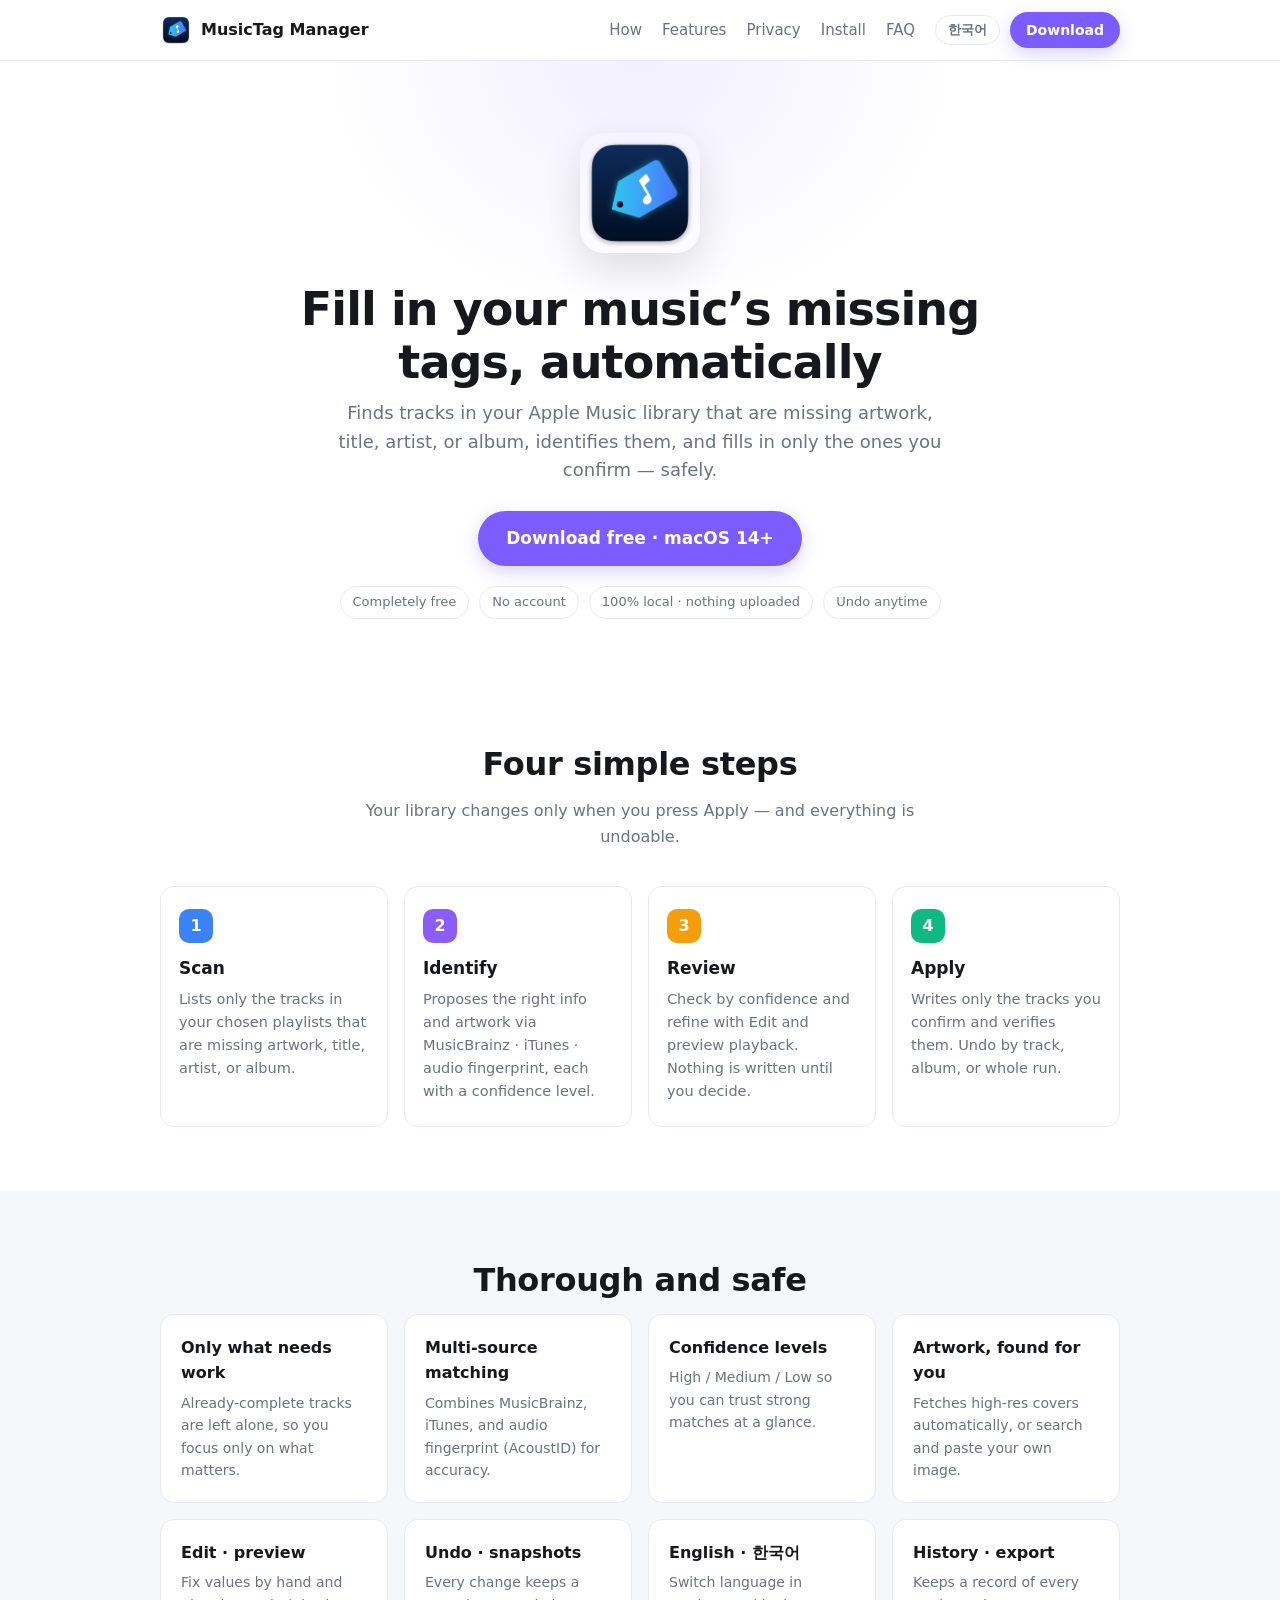
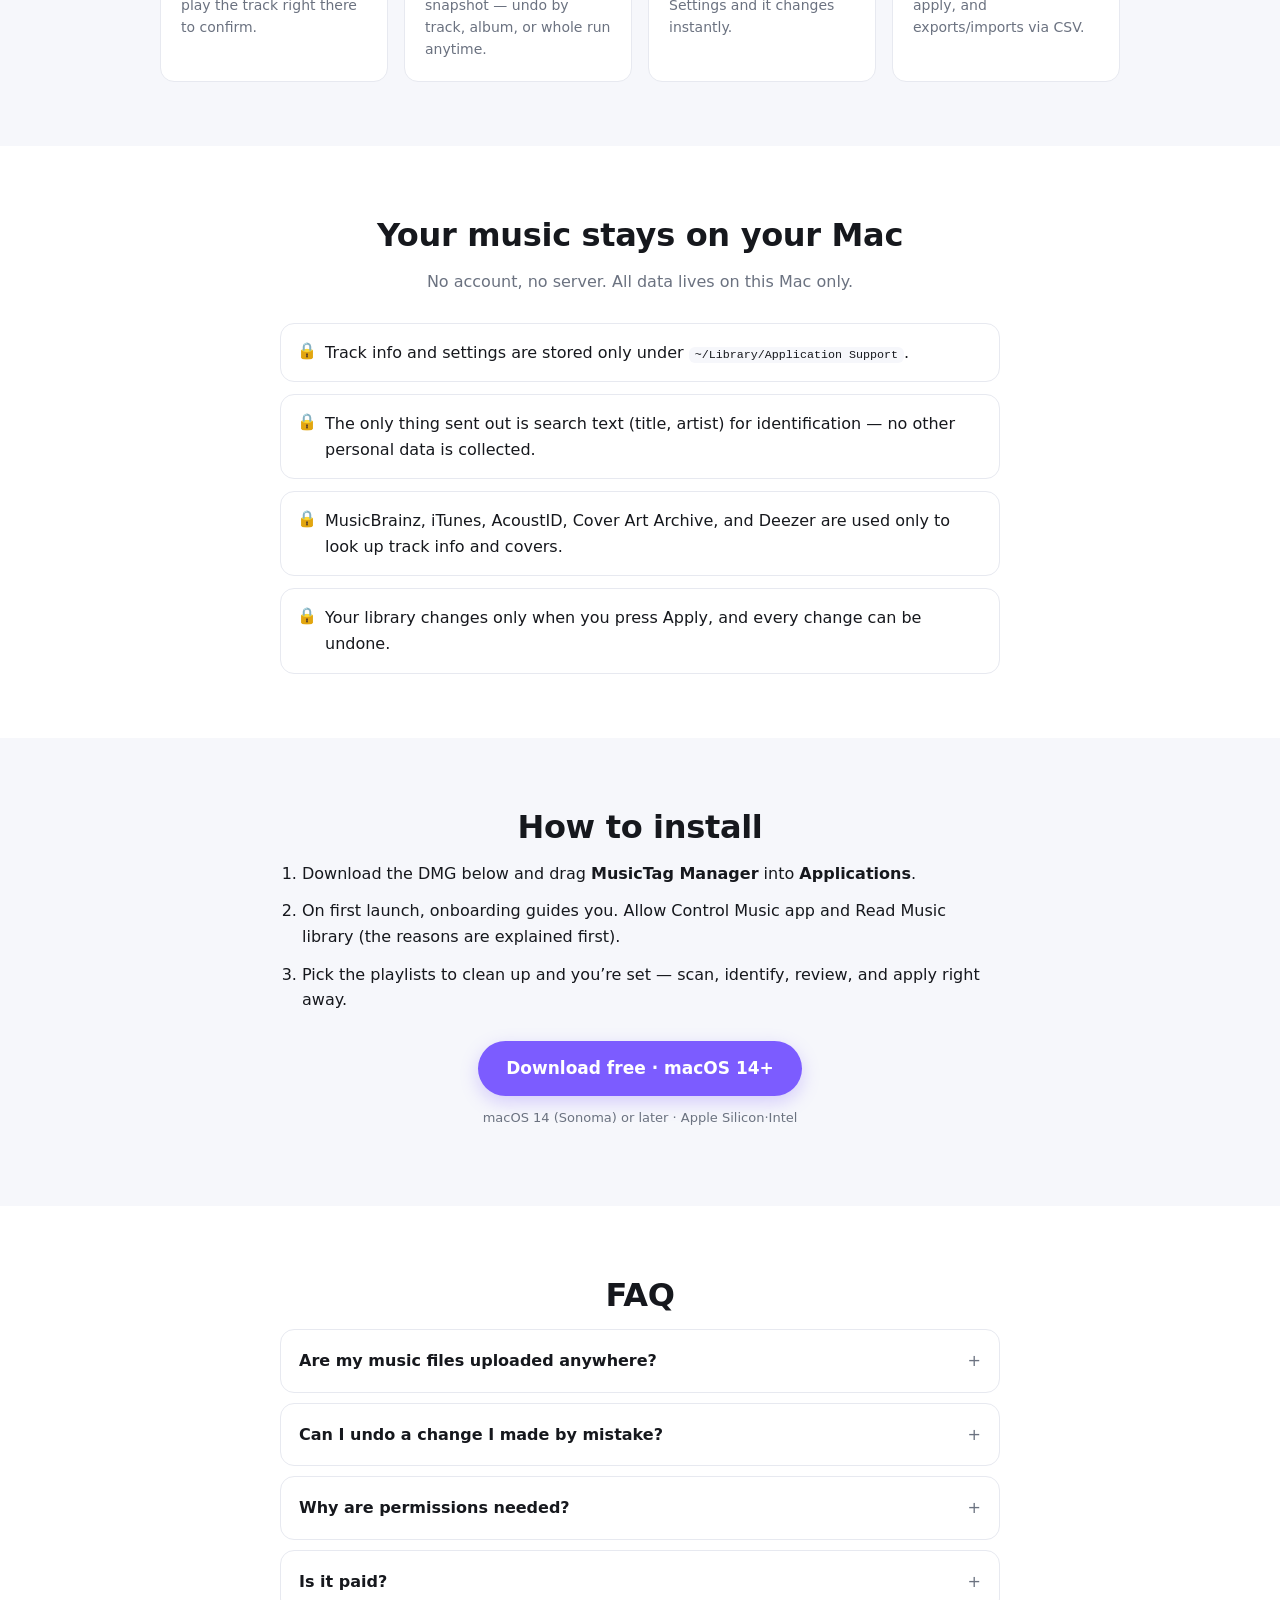
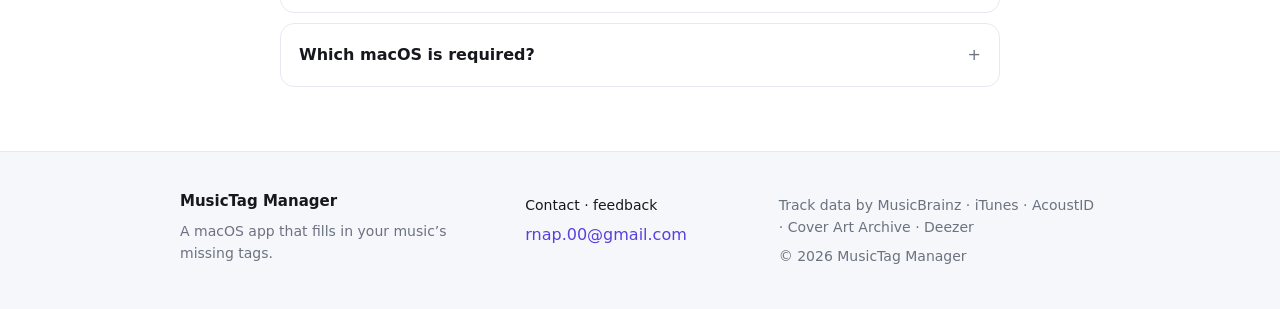
==== index.html @ c959e245 "website: direct DMG download (v1.0.0)" ====
<!DOCTYPE html>
<html lang="ko" data-lang="ko">
<head>
  <meta charset="UTF-8" />
  <meta name="viewport" content="width=device-width, initial-scale=1.0" />
  <title>MusicTag Manager — 비어 있는 곡 정보를 알아서 채우다</title>
  <meta name="description" content="Apple Music 보관함에서 앨범커버·제목·가수·앨범이 비어 있는 곡을 찾아 자동으로 식별하고, 확인한 곡만 안전하게 채워 주는 macOS 앱. 무료 · 계정 불필요 · 100% 로컬." />
  <meta property="og:title" content="MusicTag Manager" />
  <meta property="og:description" content="비어 있는 곡 정보를 알아서 채우는 macOS 앱. 무료 · 계정 불필요 · 100% 로컬." />
  <meta property="og:image" content="assets/icon.png" />
  <meta property="og:type" content="website" />
  <link rel="icon" href="assets/icon.png" />
  <link rel="stylesheet" href="styles.css" />
</head>
<body>
  <header class="nav">
    <a class="brand" href="#top">
      <img src="assets/icon.png" alt="MusicTag Manager" width="32" height="32" />
      <span>MusicTag&nbsp;Manager</span>
    </a>
    <nav class="nav-links">
      <a href="#how" data-i18n="nav.how">사용법</a>
      <a href="#features" data-i18n="nav.features">기능</a>
      <a href="#privacy" data-i18n="nav.privacy">개인정보</a>
      <a href="#install" data-i18n="nav.install">설치</a>
      <a href="#faq">FAQ</a>
    </nav>
    <div class="nav-actions">
      <button class="lang-toggle" id="langToggle" type="button" aria-label="Language">EN</button>
      <a class="btn btn-sm js-download" href="#install" data-i18n="nav.download">다운로드</a>
    </div>
  </header>

  <main id="top">
    <!-- Hero -->
    <section class="hero">
      <img class="hero-icon" src="assets/icon.png" alt="MusicTag Manager" width="120" height="120" />
      <h1 data-i18n="hero.title">비어 있는 곡 정보, 알아서 채우다</h1>
      <p class="hero-sub" data-i18n="hero.sub">Apple Music 보관함에서 앨범커버·제목·가수·앨범이 비어 있는 곡을 찾아 자동으로 식별하고, 당신이 확인한 곡만 안전하게 채웁니다.</p>
      <div class="hero-cta">
        <a class="btn btn-lg js-download" href="#install"><span data-i18n="hero.download">무료 다운로드</span> · macOS 14+</a>
      </div>
      <ul class="badges">
        <li data-i18n="badge.free">완전 무료</li>
        <li data-i18n="badge.noAccount">계정 불필요</li>
        <li data-i18n="badge.local">100% 로컬 · 외부 전송 없음</li>
        <li data-i18n="badge.undo">언제든 되돌리기</li>
      </ul>
    </section>

    <!-- How it works -->
    <section id="how" class="section">
      <h2 data-i18n="how.title">네 단계로 끝</h2>
      <p class="section-sub" data-i18n="how.sub">보관함은 ‘적용’을 누를 때만 바뀌고, 모든 변경은 되돌릴 수 있습니다.</p>
      <ol class="steps">
        <li class="step">
          <div class="step-badge" style="--c:#3B82F6">1</div>
          <h3 data-i18n="how.scan.t">스캔</h3>
          <p data-i18n="how.scan.d">선택한 플레이리스트에서 앨범커버·제목·가수·앨범이 비어 있는 곡만 추려 보여 줍니다.</p>
        </li>
        <li class="step">
          <div class="step-badge" style="--c:#8B5CF6">2</div>
          <h3 data-i18n="how.identify.t">식별</h3>
          <p data-i18n="how.identify.d">MusicBrainz · iTunes · 오디오 지문으로 올바른 정보와 앨범커버를 신뢰도와 함께 제안합니다.</p>
        </li>
        <li class="step">
          <div class="step-badge" style="--c:#F59E0B">3</div>
          <h3 data-i18n="how.review.t">검토</h3>
          <p data-i18n="how.review.d">신뢰도별로 확인하고, 직접 수정·미리 듣기로 다듬습니다. 결정 전엔 아무것도 기록되지 않습니다.</p>
        </li>
        <li class="step">
          <div class="step-badge" style="--c:#10B981">4</div>
          <h3 data-i18n="how.apply.t">적용</h3>
          <p data-i18n="how.apply.d">확인한 곡만 Music 보관함에 기록하고 다시 읽어 확인합니다. 곡·앨범·작업 단위로 되돌릴 수 있습니다.</p>
        </li>
      </ol>
    </section>

    <!-- Features -->
    <section id="features" class="section alt">
      <h2 data-i18n="feat.title">꼼꼼하고 안전하게</h2>
      <div class="cards">
        <div class="card">
          <h3 data-i18n="feat.scan.t">빈 항목만 콕 집어</h3>
          <p data-i18n="feat.scan.d">이미 완비된 곡은 건드리지 않아, 손봐야 할 곡에만 집중합니다.</p>
        </div>
        <div class="card">
          <h3 data-i18n="feat.sources.t">여러 소스로 식별</h3>
          <p data-i18n="feat.sources.d">MusicBrainz·iTunes·오디오 지문(AcoustID)을 함께 써서 더 정확하게 찾습니다.</p>
        </div>
        <div class="card">
          <h3 data-i18n="feat.confidence.t">신뢰도 표시</h3>
          <p data-i18n="feat.confidence.d">높음·보통·낮음으로 표시돼 확실한 결과를 한눈에 믿고 쓸 수 있습니다.</p>
        </div>
        <div class="card">
          <h3 data-i18n="feat.artwork.t">앨범커버 자동·검색</h3>
          <p data-i18n="feat.artwork.d">고해상도 커버를 자동으로 찾고, 직접 검색하거나 이미지를 붙여 넣을 수도 있습니다.</p>
        </div>
        <div class="card">
          <h3 data-i18n="feat.edit.t">직접 수정 · 미리 듣기</h3>
          <p data-i18n="feat.edit.d">값을 손으로 고치고, 그 자리에서 곡을 재생해 확인할 수 있습니다.</p>
        </div>
        <div class="card">
          <h3 data-i18n="feat.undo.t">되돌리기 · 스냅샷</h3>
          <p data-i18n="feat.undo.d">적용 전 상태를 스냅샷으로 남겨, 곡·앨범·작업 단위로 언제든 되돌립니다.</p>
        </div>
        <div class="card">
          <h3 data-i18n="feat.lang.t">한국어 · English</h3>
          <p data-i18n="feat.lang.d">설정에서 언어를 바꾸면 즉시 전환됩니다.</p>
        </div>
        <div class="card">
          <h3 data-i18n="feat.history.t">작업 이력 · 내보내기</h3>
          <p data-i18n="feat.history.d">모든 적용 기록을 남기고, CSV로 내보내거나 가져올 수 있습니다.</p>
        </div>
      </div>
    </section>

    <!-- Privacy -->
    <section id="privacy" class="section">
      <h2 data-i18n="priv.title">당신의 음악은 당신의 기기에</h2>
      <p class="section-sub center" data-i18n="priv.sub">계정도, 서버도 없습니다. 모든 데이터는 이 Mac에만 저장됩니다.</p>
      <ul class="priv-list">
        <li data-i18n="priv.1">곡 정보와 설정은 <code>~/Library/Application&nbsp;Support</code> 아래에만 저장됩니다.</li>
        <li data-i18n="priv.2">외부로 보내는 것은 식별을 위한 제목·가수 등 검색어뿐이며, 그 외 개인정보는 수집하지 않습니다.</li>
        <li data-i18n="priv.3">MusicBrainz·iTunes·AcoustID·Cover Art Archive·Deezer는 곡 정보와 커버를 조회하는 데만 쓰입니다.</li>
        <li data-i18n="priv.4">보관함은 당신이 ‘적용’을 누를 때만 바뀌고, 언제든 되돌릴 수 있습니다.</li>
      </ul>
    </section>

    <!-- Install -->
    <section id="install" class="section alt">
      <h2 data-i18n="install.title">설치 방법</h2>
      <ol class="install-steps">
        <li><span data-i18n="install.1">아래 버튼으로 DMG를 내려받아 <b>MusicTag&nbsp;Manager</b>를 <b>응용 프로그램</b>으로 끌어다 놓습니다.</span></li>
        <li><span data-i18n="install.2">처음 실행하면 온보딩이 안내합니다. Music 앱 제어와 보관함 읽기 권한을 허용해 주세요(이유를 먼저 설명합니다).</span></li>
        <li><span data-i18n="install.3">정리할 플레이리스트를 고르면 준비 끝 — 스캔·식별·검토·적용으로 바로 이어집니다.</span></li>
      </ol>
      <div class="install-cta">
        <a class="btn btn-lg js-download" href="#"><span data-i18n="hero.download">무료 다운로드</span> · macOS 14+</a>
        <p class="req" data-i18n="install.req">macOS 14(Sonoma) 이상 · Apple&nbsp;Silicon·Intel</p>
      </div>
    </section>

    <!-- FAQ -->
    <section id="faq" class="section">
      <h2>FAQ</h2>
      <div class="faq">
        <details>
          <summary data-i18n="faq.q1">내 음악 파일이 외부로 전송되나요?</summary>
          <p data-i18n="faq.a1">아니요. 오디오 파일은 기기를 벗어나지 않습니다. 식별을 위해 제목·가수 같은 텍스트 검색어와 오디오 지문(해시)만 조회에 사용됩니다.</p>
        </details>
        <details>
          <summary data-i18n="faq.q2">실수로 바꾼 걸 되돌릴 수 있나요?</summary>
          <p data-i18n="faq.a2">네. 적용 전 상태를 스냅샷으로 남겨, 곡·앨범·작업 단위로 언제든 되돌릴 수 있습니다.</p>
        </details>
        <details>
          <summary data-i18n="faq.q3">왜 권한이 필요한가요?</summary>
          <p data-i18n="faq.a3">보관함의 곡 정보를 ‘읽기’ 위해 미디어 접근, 변경을 ‘쓰기’ 위해 Music 앱 제어 권한이 필요합니다. 두 권한 모두 Mac 안에서만 쓰입니다.</p>
        </details>
        <details>
          <summary data-i18n="faq.q4">유료인가요?</summary>
          <p data-i18n="faq.a4">무료입니다. 계정 생성이나 개인정보 제공도 필요 없습니다.</p>
        </details>
        <details>
          <summary data-i18n="faq.q5">어떤 macOS가 필요한가요?</summary>
          <p data-i18n="faq.a5">macOS 14 (Sonoma) 이상에서 동작합니다. Apple Silicon과 Intel 모두 지원합니다.</p>
        </details>
      </div>
    </section>
  </main>

  <footer class="footer">
    <div class="footer-inner">
      <div>
        <strong>MusicTag Manager</strong>
        <p class="muted" data-i18n="footer.tag">비어 있는 곡 정보를 알아서 채우는 macOS 앱.</p>
      </div>
      <div>
        <p data-i18n="footer.contact">문의·피드백</p>
        <a href="mailto:rnap.00@gmail.com">rnap.00@gmail.com</a>
      </div>
      <div>
        <p class="muted" data-i18n="footer.credits">곡 정보 제공: MusicBrainz · iTunes · AcoustID · Cover Art Archive · Deezer</p>
        <p class="muted">© <span id="year"></span> MusicTag Manager</p>
      </div>
    </div>
  </footer>

  <script src="app.js"></script>
</body>
</html>
---- styles.css ----
:root {
  --bg: #ffffff;
  --bg-alt: #f6f7fb;
  --text: #16181d;
  --muted: #6b7280;
  --line: #e7e9f0;
  --accent: #7c5cff;
  --accent-ink: #5a3fe0;
  --radius: 14px;
  --maxw: 960px;
  font-family: -apple-system, BlinkMacSystemFont, "SF Pro Text", "Helvetica Neue",
    "Apple SD Gothic Neo", "Pretendard", system-ui, sans-serif;
}

* { box-sizing: border-box; }

html { scroll-behavior: smooth; }

body {
  margin: 0;
  color: var(--text);
  background: var(--bg);
  line-height: 1.6;
  -webkit-font-smoothing: antialiased;
}

a { color: var(--accent-ink); text-decoration: none; }
a:hover { text-decoration: underline; }

/* Nav */
.nav {
  position: sticky; top: 0; z-index: 10;
  display: flex; align-items: center; gap: 20px;
  padding: 12px max(16px, calc((100% - var(--maxw)) / 2));
  background: rgba(255, 255, 255, 0.82);
  backdrop-filter: saturate(180%) blur(14px);
  border-bottom: 1px solid var(--line);
}
.brand { display: flex; align-items: center; gap: 9px; font-weight: 700; color: var(--text); }
.brand:hover { text-decoration: none; }
.brand img { border-radius: 8px; }
.nav-links { display: flex; gap: 20px; margin-left: auto; }
.nav-links a { color: var(--muted); font-size: 15px; }
.nav-links a:hover { color: var(--text); text-decoration: none; }
.nav-actions { display: flex; align-items: center; gap: 10px; }
.lang-toggle {
  border: 1px solid var(--line); background: #fff; color: var(--muted);
  border-radius: 999px; padding: 5px 12px; font-size: 13px; font-weight: 600; cursor: pointer;
}
.lang-toggle:hover { color: var(--text); border-color: #cfd3e0; }

/* Buttons */
.btn {
  display: inline-block; background: var(--accent); color: #fff !important;
  border-radius: 999px; font-weight: 600; text-align: center;
  box-shadow: 0 6px 18px rgba(124, 92, 255, 0.28);
}
.btn:hover { text-decoration: none; background: var(--accent-ink); }
.btn-sm { padding: 7px 16px; font-size: 14px; }
.btn-lg { padding: 14px 28px; font-size: 17px; }

/* Hero */
.hero {
  text-align: center;
  padding: 72px 20px 56px;
  max-width: 760px; margin: 0 auto;
  background:
    radial-gradient(60% 60% at 50% 0%, rgba(124, 92, 255, 0.10), transparent 70%);
}
.hero-icon { border-radius: 24px; box-shadow: 0 16px 40px rgba(0,0,0,0.12); }
.hero h1 { font-size: clamp(30px, 5vw, 46px); line-height: 1.15; margin: 22px 0 10px; letter-spacing: -0.02em; }
.hero-sub { font-size: 18px; color: var(--muted); margin: 0 auto 26px; max-width: 620px; }
.hero-cta { margin-bottom: 20px; }
.badges {
  list-style: none; padding: 0; margin: 0;
  display: flex; flex-wrap: wrap; justify-content: center; gap: 8px 10px;
}
.badges li {
  font-size: 13px; color: var(--muted);
  border: 1px solid var(--line); border-radius: 999px; padding: 5px 12px; background: #fff;
}

/* Sections */
.section { padding: 64px max(20px, calc((100% - var(--maxw)) / 2)); }
.section.alt { background: var(--bg-alt); }
.section h2 { font-size: clamp(24px, 3.4vw, 32px); text-align: center; margin: 0 0 8px; letter-spacing: -0.01em; }
.section-sub { text-align: center; color: var(--muted); margin: 0 auto 36px; max-width: 620px; }
.section-sub.center { margin-bottom: 28px; }

/* Steps */
.steps { list-style: none; padding: 0; margin: 0; display: grid; grid-template-columns: repeat(4, 1fr); gap: 16px; }
.step { background: #fff; border: 1px solid var(--line); border-radius: var(--radius); padding: 22px 18px; }
.section.alt .step { background: var(--bg-alt); }
.step-badge {
  width: 34px; height: 34px; border-radius: 10px; display: grid; place-items: center;
  font-weight: 700; color: #fff; background: var(--c, var(--accent)); margin-bottom: 12px;
}
.step h3 { margin: 0 0 6px; font-size: 17px; }
.step p { margin: 0; color: var(--muted); font-size: 14.5px; }

/* Feature cards */
.cards { display: grid; grid-template-columns: repeat(4, 1fr); gap: 16px; }
.card { background: #fff; border: 1px solid var(--line); border-radius: var(--radius); padding: 20px; }
.card h3 { margin: 0 0 6px; font-size: 16px; }
.card p { margin: 0; color: var(--muted); font-size: 14px; }

/* Privacy */
.priv-list { max-width: 720px; margin: 0 auto; padding: 0; list-style: none; display: grid; gap: 12px; }
.priv-list li {
  background: #fff; border: 1px solid var(--line); border-radius: var(--radius);
  padding: 16px 18px; color: var(--text); position: relative; padding-left: 44px;
}
.priv-list li::before {
  content: "🔒"; position: absolute; left: 16px; top: 14px; font-size: 16px;
}
code { background: var(--bg-alt); padding: 1px 6px; border-radius: 6px; font-size: 0.9em; }

/* Install */
.install-steps { max-width: 720px; margin: 0 auto 28px; padding-left: 22px; display: grid; gap: 12px; }
.install-steps li { color: var(--text); }
.install-cta { text-align: center; }
.req { color: var(--muted); font-size: 13px; margin-top: 12px; }

/* FAQ */
.faq { max-width: 720px; margin: 0 auto; display: grid; gap: 10px; }
.faq details {
  background: #fff; border: 1px solid var(--line); border-radius: var(--radius); padding: 4px 18px;
}
.faq summary { cursor: pointer; font-weight: 600; padding: 14px 0; list-style: none; }
.faq summary::-webkit-details-marker { display: none; }
.faq summary::after { content: "+"; float: right; color: var(--muted); font-weight: 400; }
.faq details[open] summary::after { content: "–"; }
.faq p { margin: 0 0 14px; color: var(--muted); }

/* Footer */
.footer { border-top: 1px solid var(--line); background: var(--bg-alt); }
.footer-inner {
  max-width: var(--maxw); margin: 0 auto; padding: 36px 20px;
  display: grid; grid-template-columns: 1.4fr 1fr 1.4fr; gap: 24px;
}
.footer strong { font-size: 15px; }
.footer p { margin: 6px 0; font-size: 14px; }
.muted { color: var(--muted); }

/* Responsive */
@media (max-width: 860px) {
  .steps, .cards { grid-template-columns: repeat(2, 1fr); }
  .nav-links { display: none; }
  .footer-inner { grid-template-columns: 1fr; }
}
@media (max-width: 480px) {
  .steps, .cards { grid-template-columns: 1fr; }
}
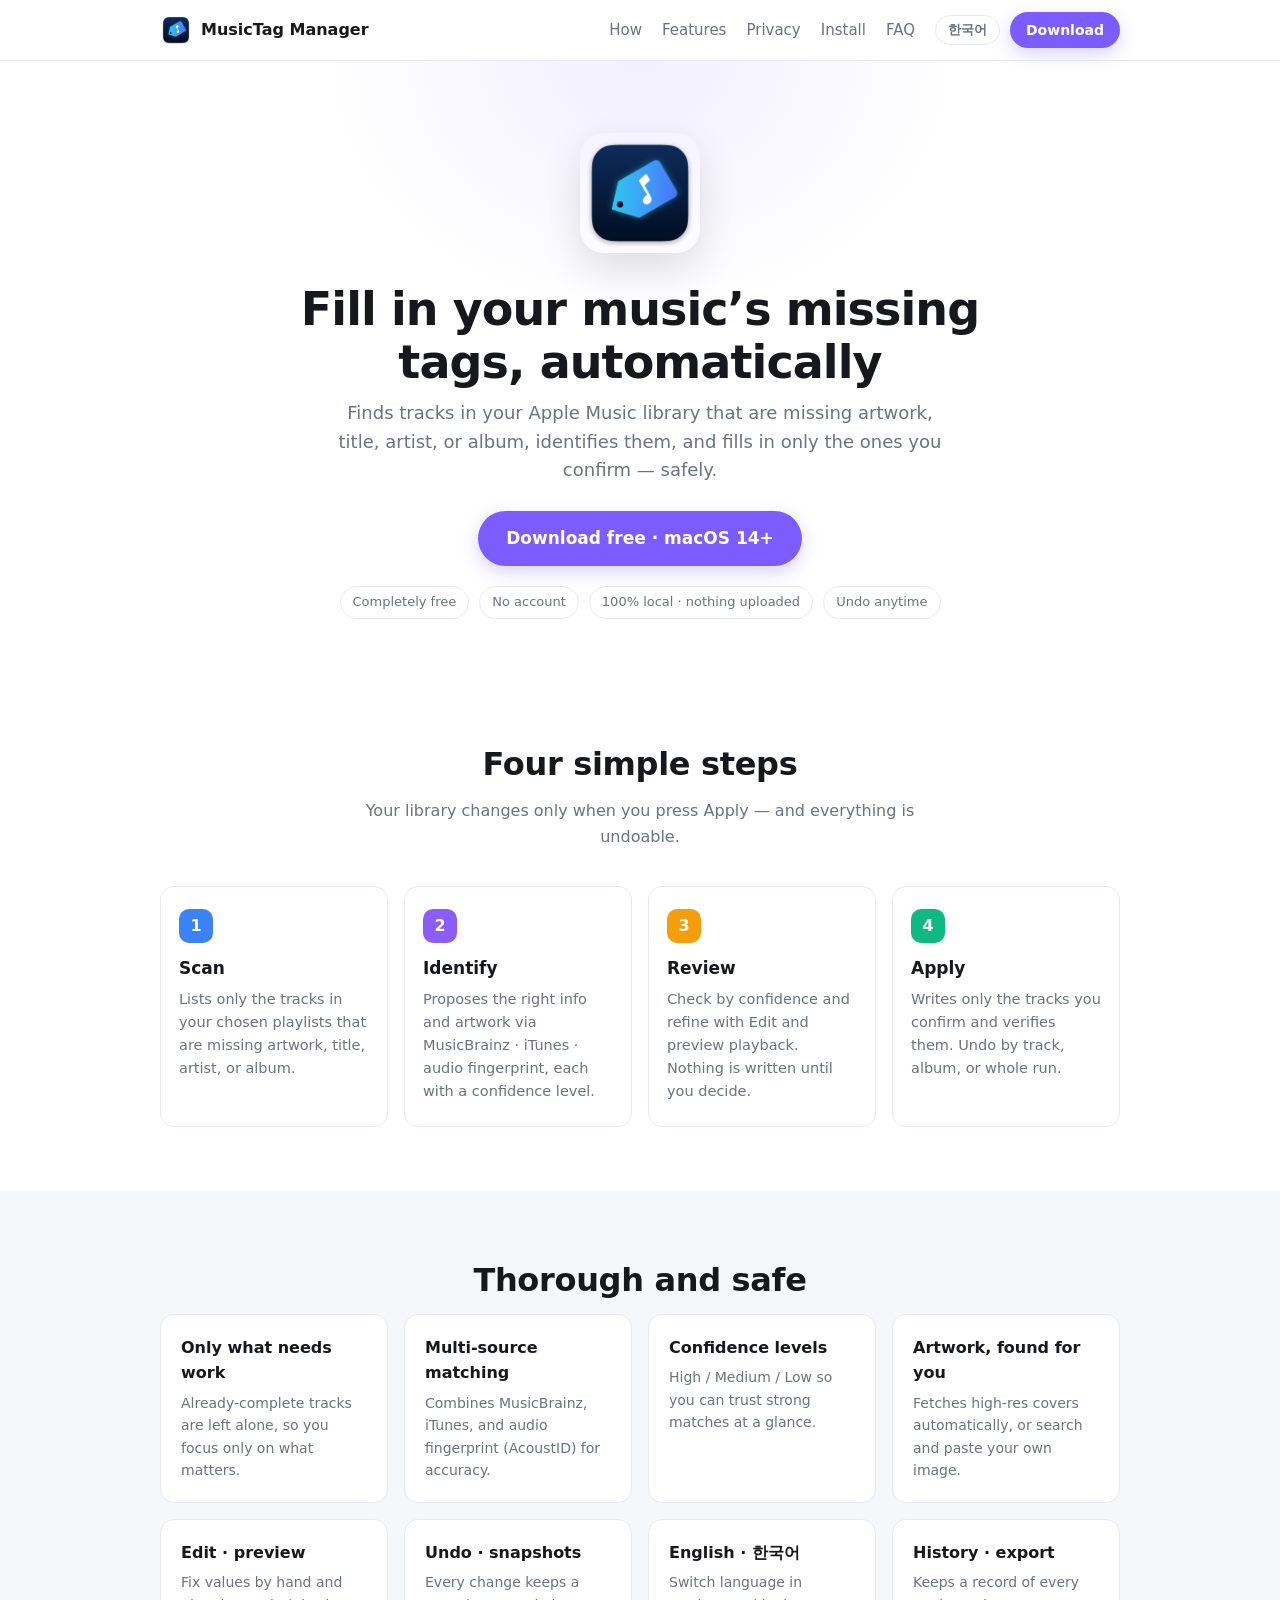
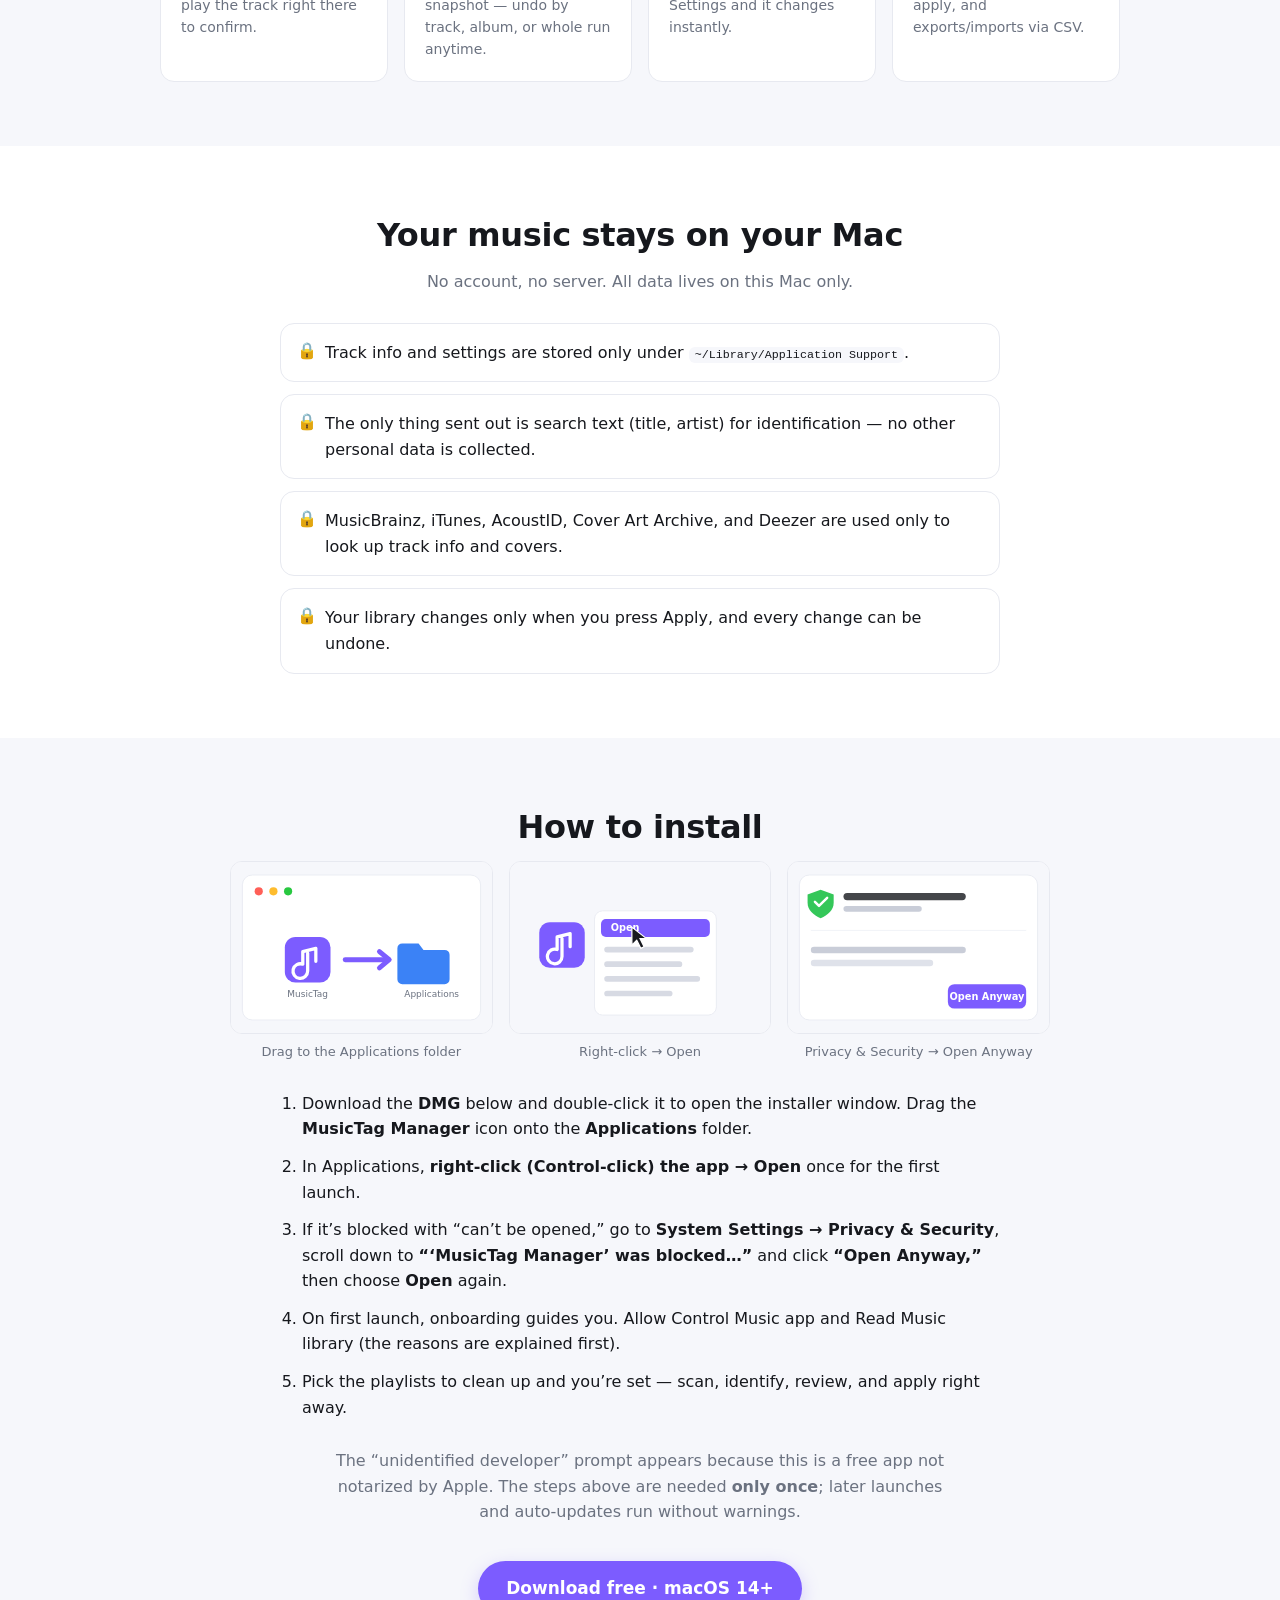
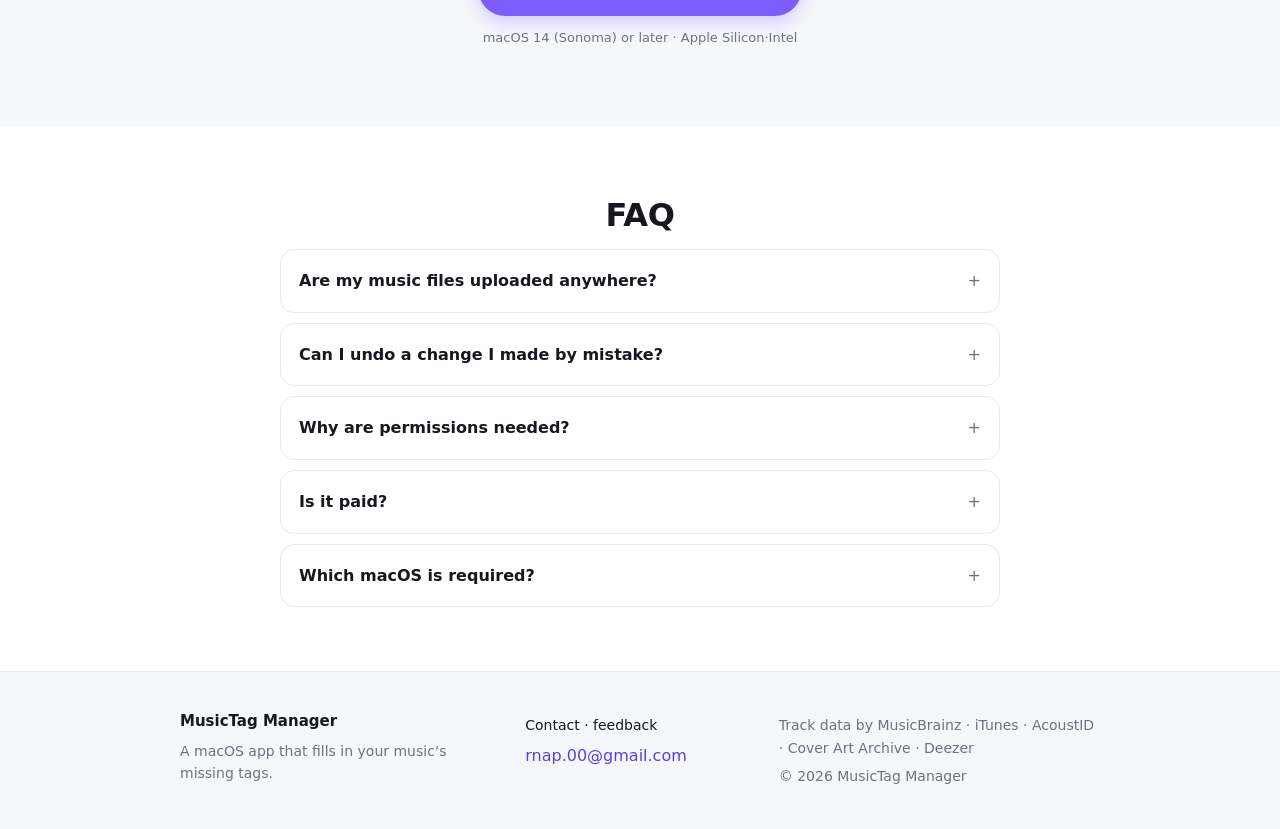
==== commit 08e3ccba: "website: add install-guide illustrations (drag / right-click Open / Open Anyway) Co-Authored-By: Cla" ====
--- a/index.html
+++ b/index.html
@@ -130,11 +130,28 @@
     <!-- Install -->
     <section id="install" class="section alt">
       <h2 data-i18n="install.title">설치 방법</h2>
+      <div class="install-figs">
+        <figure>
+          <img src="assets/step-drag.svg" alt="" width="320" height="210" />
+          <figcaption data-i18n="install.fig1">응용 프로그램 폴더로 드래그</figcaption>
+        </figure>
+        <figure>
+          <img src="assets/step-open.svg" alt="" width="320" height="210" />
+          <figcaption data-i18n="install.fig2">우클릭 → 열기</figcaption>
+        </figure>
+        <figure>
+          <img src="assets/step-security.svg" alt="" width="320" height="210" />
+          <figcaption data-i18n="install.fig3">개인정보 보호 및 보안 → 확인 없이 열기</figcaption>
+        </figure>
+      </div>
       <ol class="install-steps">
-        <li><span data-i18n="install.1">아래 버튼으로 DMG를 내려받아 <b>MusicTag&nbsp;Manager</b>를 <b>응용 프로그램</b>으로 끌어다 놓습니다.</span></li>
-        <li><span data-i18n="install.2">처음 실행하면 온보딩이 안내합니다. Music 앱 제어와 보관함 읽기 권한을 허용해 주세요(이유를 먼저 설명합니다).</span></li>
-        <li><span data-i18n="install.3">정리할 플레이리스트를 고르면 준비 끝 — 스캔·식별·검토·적용으로 바로 이어집니다.</span></li>
+        <li><span data-i18n="install.1">아래 버튼으로 <b>DMG</b>를 내려받아 두 번 클릭하면 설치 창이 열립니다. <b>MusicTag&nbsp;Manager</b> 아이콘을 <b>응용 프로그램</b> 폴더로 끌어다 놓습니다.</span></li>
+        <li><span data-i18n="install.2">응용 프로그램에서 앱을 <b>우클릭(Control‑클릭) → 열기</b>로 처음 한 번 실행합니다.</span></li>
+        <li><span data-i18n="install.3">“열 수 없습니다”라고 차단되면 <b>시스템 설정 → 개인정보 보호 및 보안</b>으로 가서, 맨 아래 <b>“‘MusicTag&nbsp;Manager’은(는) 확인되지 않은 개발자…”</b> 옆의 <b>“확인 없이 열기”</b>를 누르고 다시 <b>열기</b>를 선택합니다.</span></li>
+        <li><span data-i18n="install.4">처음 실행하면 온보딩이 안내합니다. Music 앱 제어와 보관함 읽기 권한을 허용해 주세요(이유를 먼저 설명합니다).</span></li>
+        <li><span data-i18n="install.5">정리할 플레이리스트를 고르면 준비 끝 — 스캔·식별·검토·적용으로 바로 이어집니다.</span></li>
       </ol>
+      <p class="section-sub" data-i18n="install.note">‘확인되지 않은 개발자’ 안내는 Apple 공증을 거치지 않은 무료 앱이라 나타나며, 위 과정은 <b>최초 1회</b>만 필요합니다. 이후 실행과 자동 업데이트는 경고 없이 진행됩니다.</p>
       <div class="install-cta">
         <a class="btn btn-lg js-download" href="#"><span data-i18n="hero.download">무료 다운로드</span> · macOS 14+</a>
         <p class="req" data-i18n="install.req">macOS 14(Sonoma) 이상 · Apple&nbsp;Silicon·Intel</p>
--- a/styles.css
+++ b/styles.css
@@ -116,6 +116,18 @@
 code { background: var(--bg-alt); padding: 1px 6px; border-radius: 6px; font-size: 0.9em; }
 
 /* Install */
+.install-figs {
+  max-width: 820px; margin: 0 auto 28px;
+  display: grid; grid-template-columns: repeat(3, 1fr); gap: 16px;
+}
+.install-figs figure { margin: 0; }
+.install-figs img {
+  width: 100%; height: auto; display: block;
+  border: 1px solid var(--line); border-radius: 12px; background: #fff;
+}
+.install-figs figcaption {
+  margin-top: 8px; text-align: center; font-size: 13px; color: var(--muted);
+}
 .install-steps { max-width: 720px; margin: 0 auto 28px; padding-left: 22px; display: grid; gap: 12px; }
 .install-steps li { color: var(--text); }
 .install-cta { text-align: center; }
@@ -145,6 +157,7 @@
 /* Responsive */
 @media (max-width: 860px) {
   .steps, .cards { grid-template-columns: repeat(2, 1fr); }
+  .install-figs { grid-template-columns: 1fr; max-width: 420px; }
   .nav-links { display: none; }
   .footer-inner { grid-template-columns: 1fr; }
 }
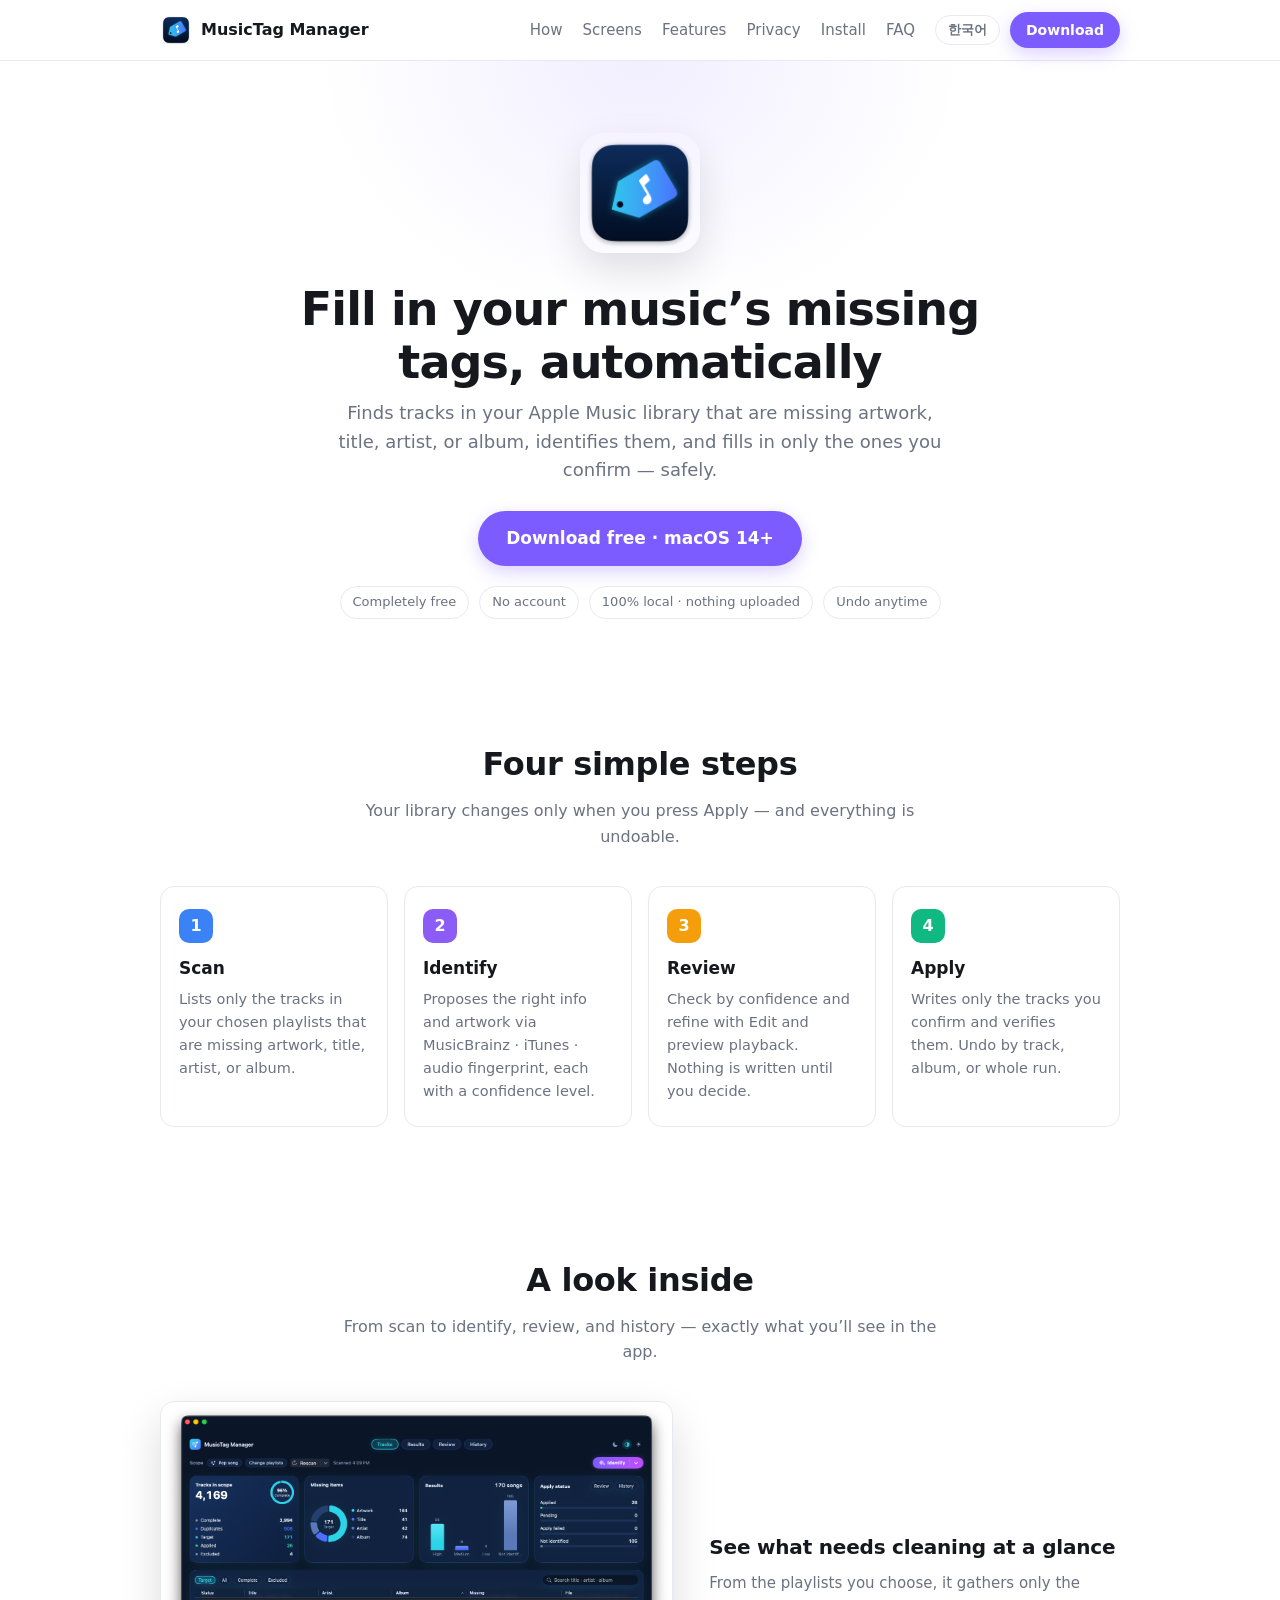
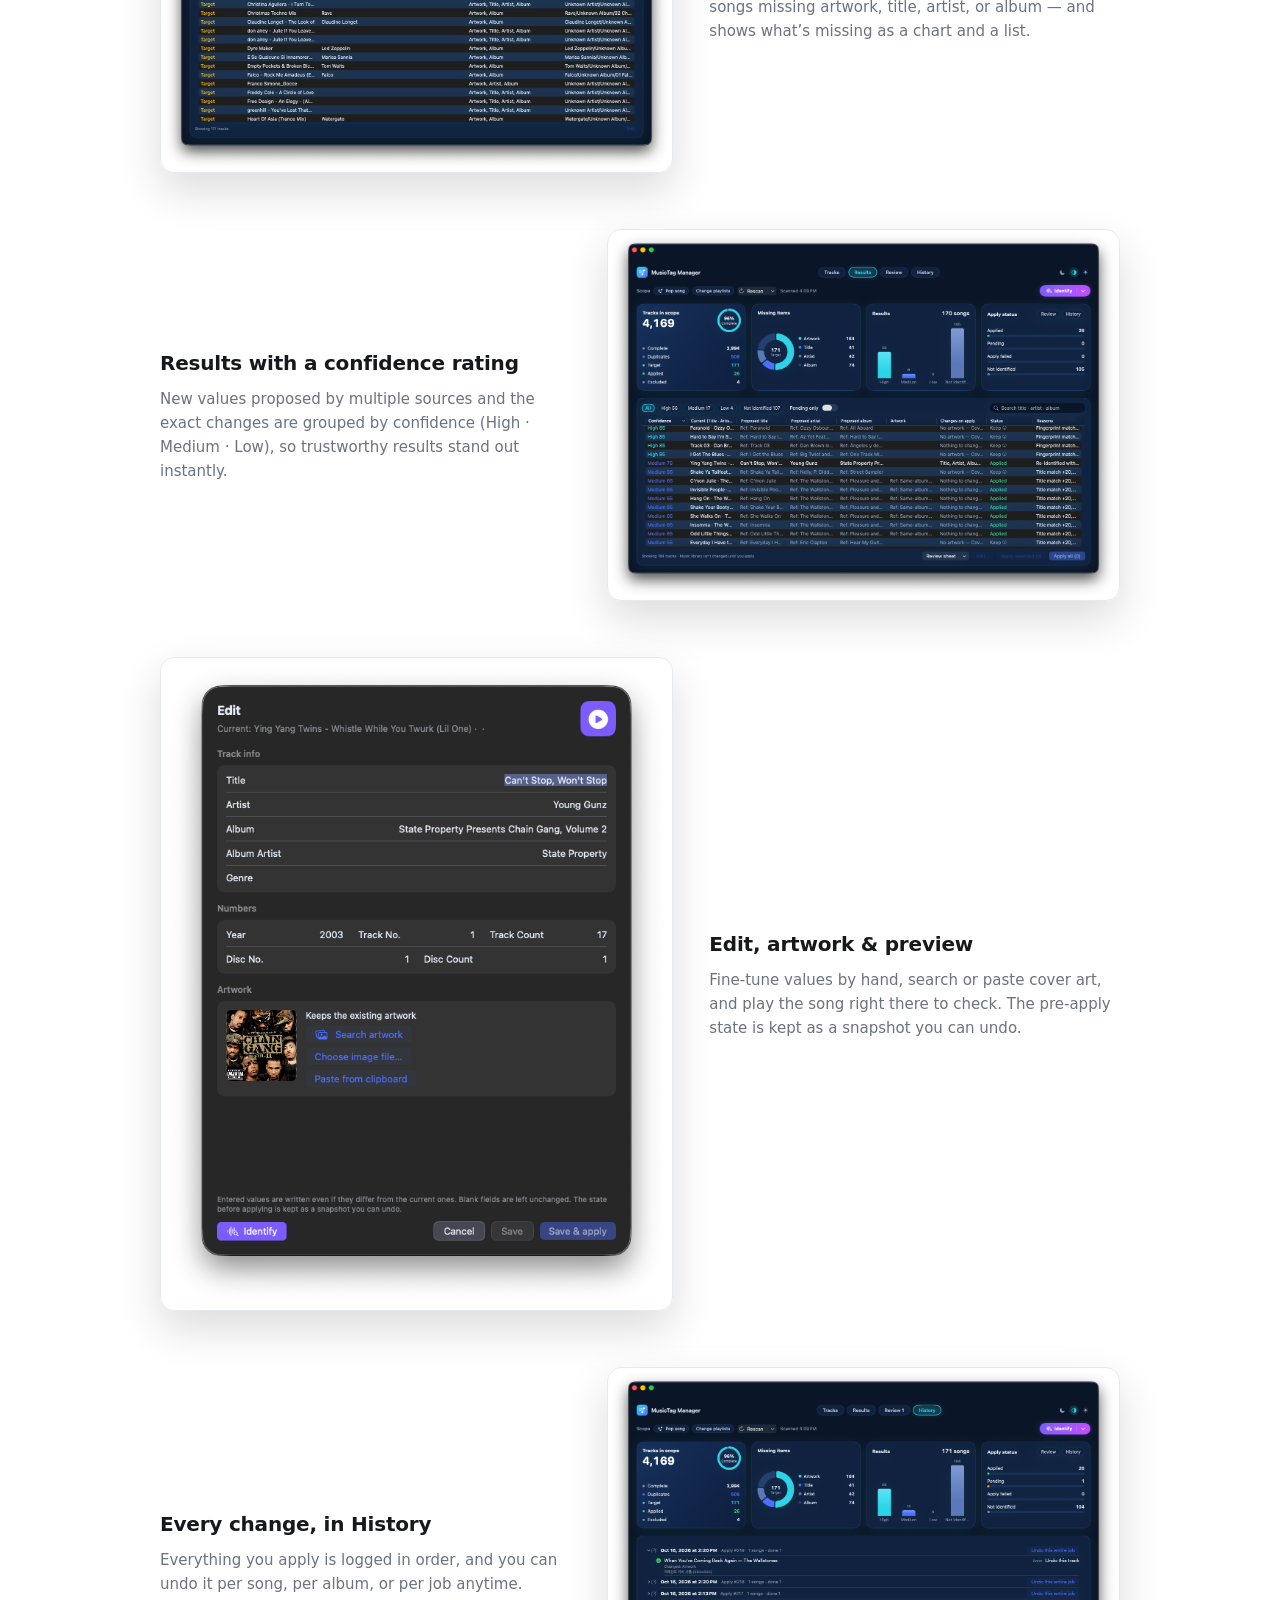
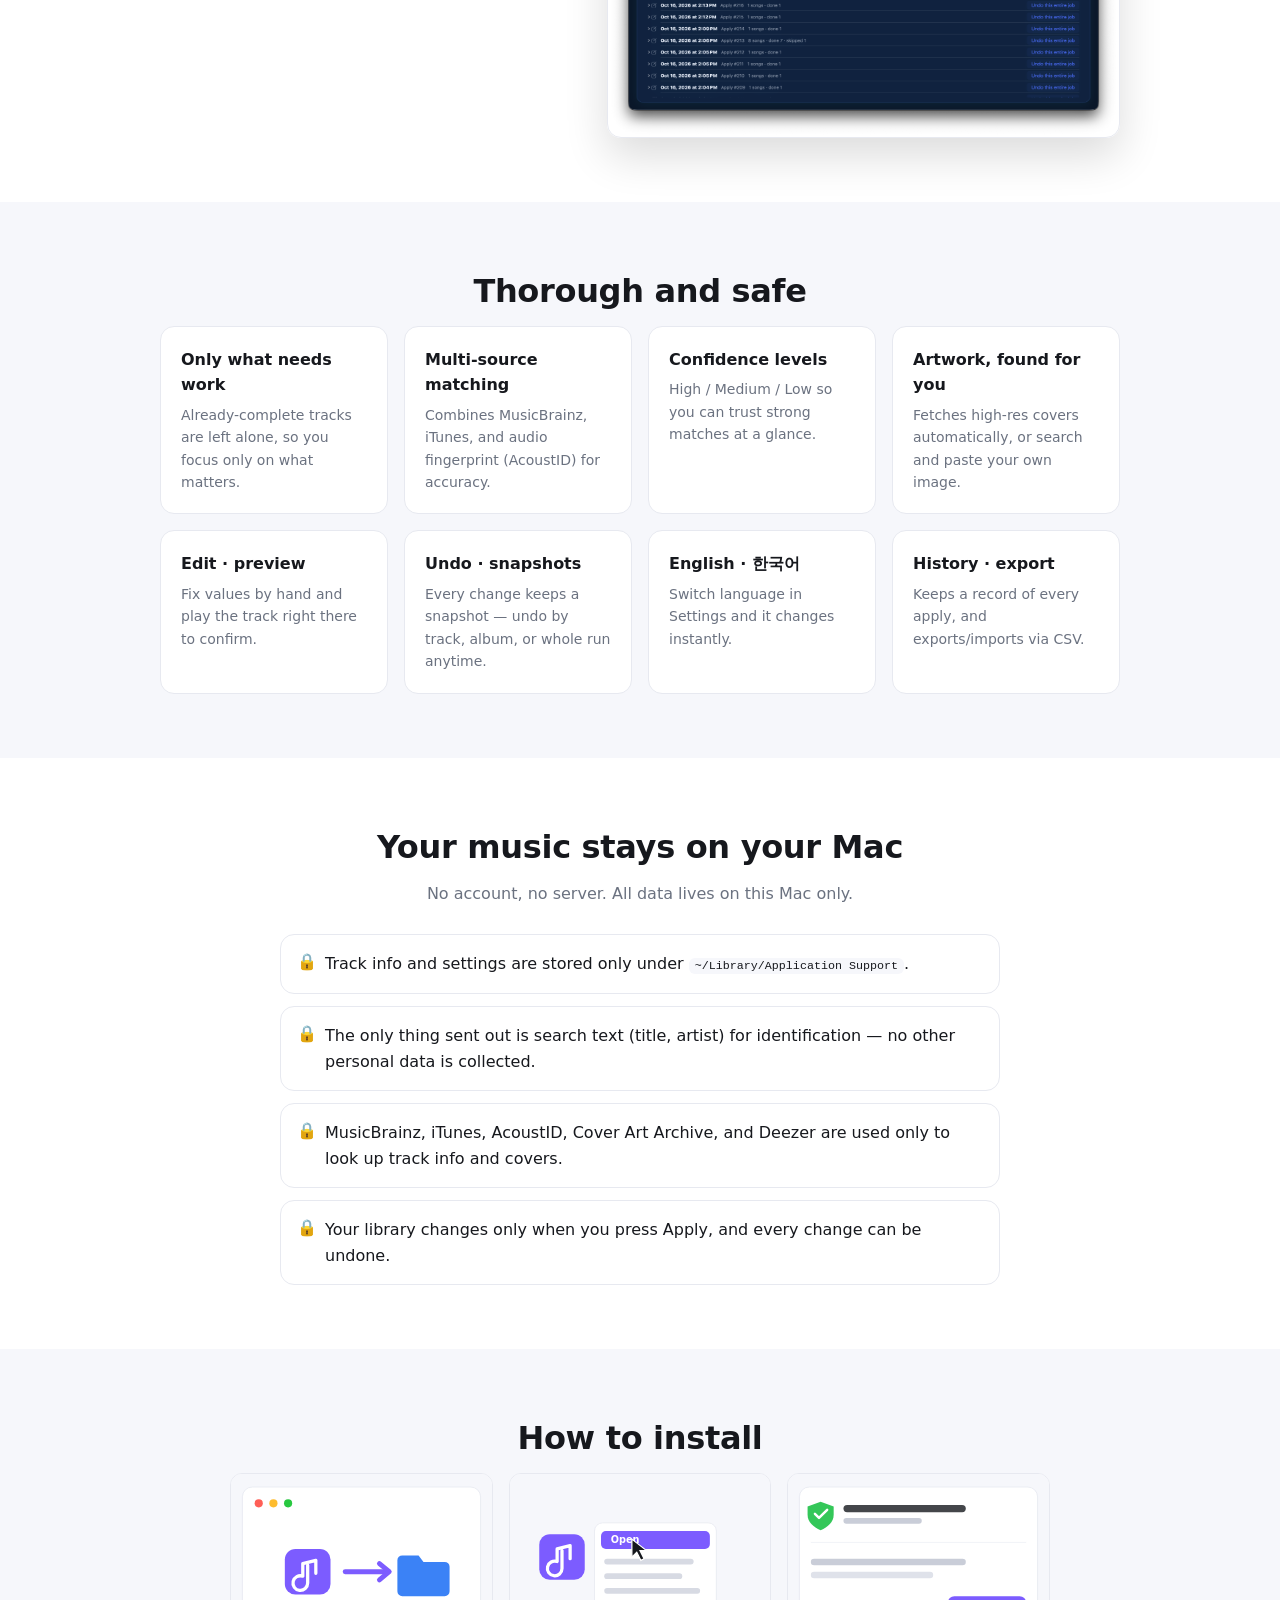
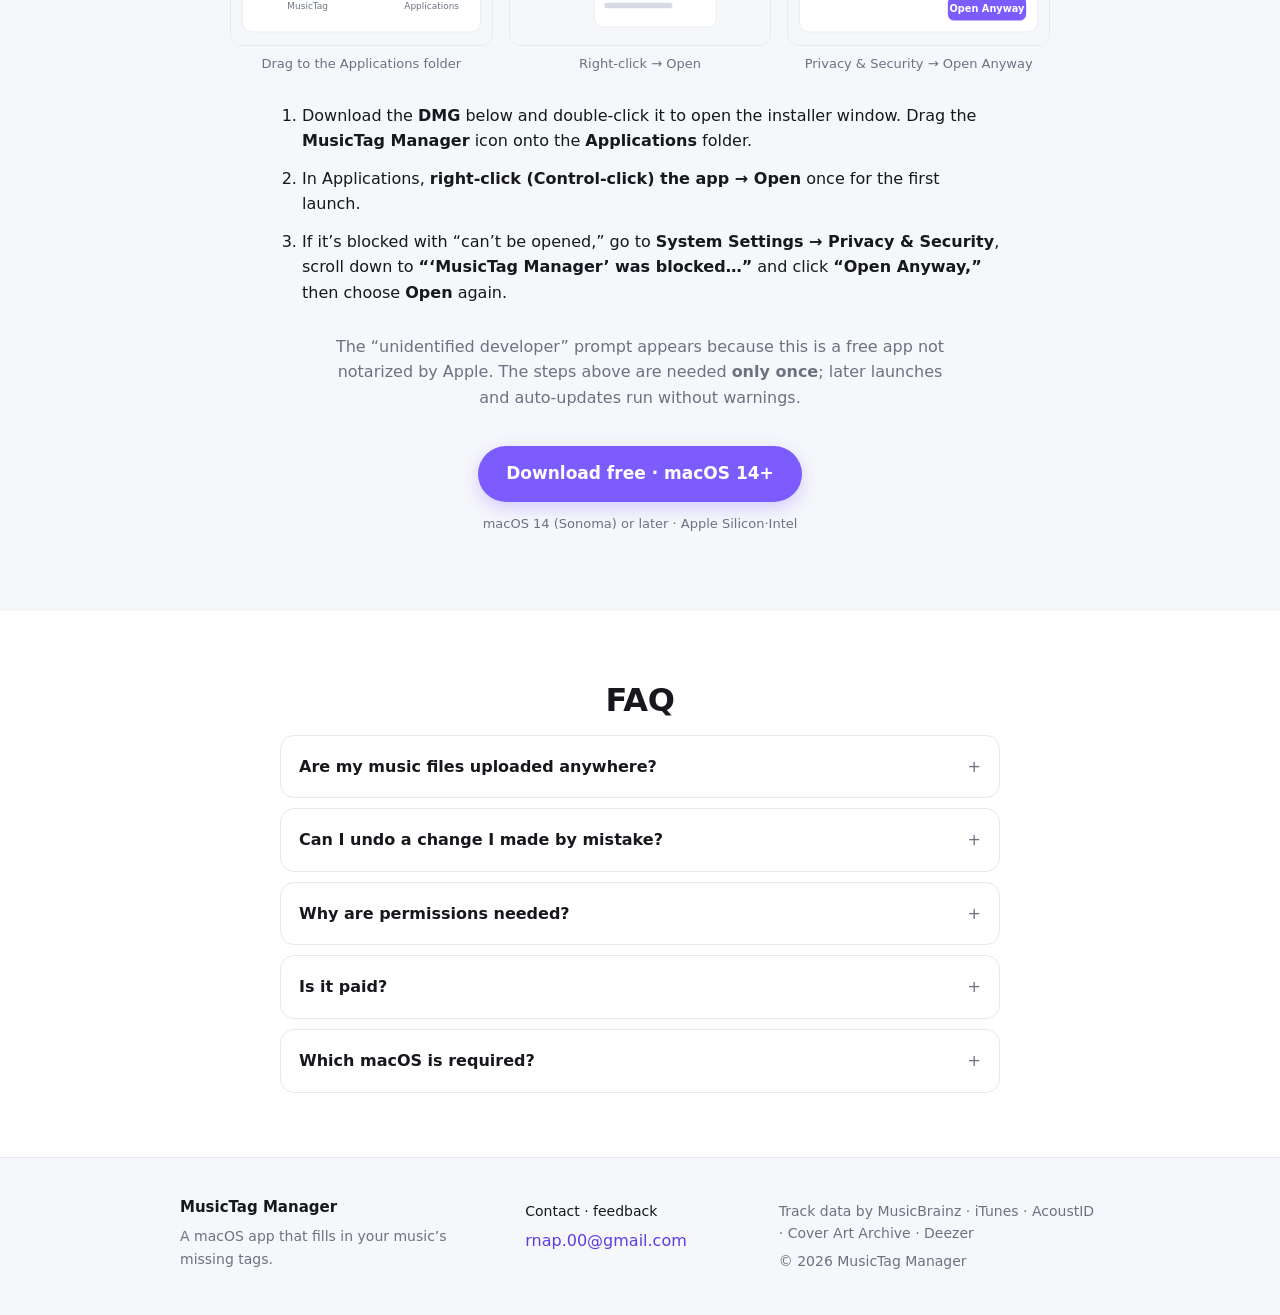
==== commit d34675e9: "website: add real app screenshots section; trim install steps to 3 Co-Authored-By: Claude Opus 4.8 <" ====
--- a/index.html
+++ b/index.html
@@ -20,6 +20,7 @@
     </a>
     <nav class="nav-links">
       <a href="#how" data-i18n="nav.how">사용법</a>
+      <a href="#screens" data-i18n="nav.screens">화면</a>
       <a href="#features" data-i18n="nav.features">기능</a>
       <a href="#privacy" data-i18n="nav.privacy">개인정보</a>
       <a href="#install" data-i18n="nav.install">설치</a>
@@ -76,6 +77,42 @@
       </ol>
     </section>
 
+    <!-- Screenshots -->
+    <section id="screens" class="section">
+      <h2 data-i18n="screens.title">실제 화면 둘러보기</h2>
+      <p class="section-sub" data-i18n="screens.sub">스캔부터 식별·검토·이력까지, 앱에서 보게 될 화면 그대로입니다.</p>
+      <div class="shots">
+        <figure class="shot">
+          <img src="assets/shot-scan.png" alt="정리 대상 스캔 화면" width="1392" height="1007" loading="lazy" />
+          <figcaption>
+            <h3 data-i18n="screens.scan.t">한눈에 보이는 정리 대상</h3>
+            <p data-i18n="screens.scan.d">선택한 플레이리스트에서 앨범커버·제목·가수·앨범이 비어 있는 곡만 추려, 무엇이 비었는지 그래프와 목록으로 보여 줍니다.</p>
+          </figcaption>
+        </figure>
+        <figure class="shot">
+          <img src="assets/shot-results.png" alt="식별 결과 화면" width="1392" height="1007" loading="lazy" />
+          <figcaption>
+            <h3 data-i18n="screens.results.t">식별 결과를 신뢰도와 함께</h3>
+            <p data-i18n="screens.results.d">여러 소스가 제안한 새 값과 바뀔 내용을 신뢰도(높음·보통·낮음)별로 정리해, 믿을 수 있는 결과를 한눈에 확인합니다.</p>
+          </figcaption>
+        </figure>
+        <figure class="shot">
+          <img src="assets/shot-edit.png" alt="직접 수정 화면" width="692" height="882" loading="lazy" />
+          <figcaption>
+            <h3 data-i18n="screens.edit.t">직접 수정 · 앨범커버 · 미리 듣기</h3>
+            <p data-i18n="screens.edit.d">값을 손으로 다듬고, 커버를 검색하거나 붙여 넣고, 그 자리에서 곡을 재생해 확인합니다. 적용 전 상태는 스냅샷으로 남아 되돌릴 수 있습니다.</p>
+          </figcaption>
+        </figure>
+        <figure class="shot">
+          <img src="assets/shot-history.png" alt="작업 이력 화면" width="1392" height="1007" loading="lazy" />
+          <figcaption>
+            <h3 data-i18n="screens.history.t">모든 변경은 작업 이력에</h3>
+            <p data-i18n="screens.history.d">적용한 내용이 시간순으로 기록되고, 곡·앨범·작업 단위로 언제든 되돌릴 수 있습니다.</p>
+          </figcaption>
+        </figure>
+      </div>
+    </section>
+
     <!-- Features -->
     <section id="features" class="section alt">
       <h2 data-i18n="feat.title">꼼꼼하고 안전하게</h2>
@@ -148,8 +185,6 @@
         <li><span data-i18n="install.1">아래 버튼으로 <b>DMG</b>를 내려받아 두 번 클릭하면 설치 창이 열립니다. <b>MusicTag&nbsp;Manager</b> 아이콘을 <b>응용 프로그램</b> 폴더로 끌어다 놓습니다.</span></li>
         <li><span data-i18n="install.2">응용 프로그램에서 앱을 <b>우클릭(Control‑클릭) → 열기</b>로 처음 한 번 실행합니다.</span></li>
         <li><span data-i18n="install.3">“열 수 없습니다”라고 차단되면 <b>시스템 설정 → 개인정보 보호 및 보안</b>으로 가서, 맨 아래 <b>“‘MusicTag&nbsp;Manager’은(는) 확인되지 않은 개발자…”</b> 옆의 <b>“확인 없이 열기”</b>를 누르고 다시 <b>열기</b>를 선택합니다.</span></li>
-        <li><span data-i18n="install.4">처음 실행하면 온보딩이 안내합니다. Music 앱 제어와 보관함 읽기 권한을 허용해 주세요(이유를 먼저 설명합니다).</span></li>
-        <li><span data-i18n="install.5">정리할 플레이리스트를 고르면 준비 끝 — 스캔·식별·검토·적용으로 바로 이어집니다.</span></li>
       </ol>
       <p class="section-sub" data-i18n="install.note">‘확인되지 않은 개발자’ 안내는 Apple 공증을 거치지 않은 무료 앱이라 나타나며, 위 과정은 <b>최초 1회</b>만 필요합니다. 이후 실행과 자동 업데이트는 경고 없이 진행됩니다.</p>
       <div class="install-cta">
--- a/styles.css
+++ b/styles.css
@@ -98,6 +98,22 @@
 .step h3 { margin: 0 0 6px; font-size: 17px; }
 .step p { margin: 0; color: var(--muted); font-size: 14.5px; }
 
+/* Screenshots */
+.shots { max-width: 980px; margin: 8px auto 0; display: grid; gap: 56px; }
+.shot {
+  margin: 0; display: grid; grid-template-columns: 1.25fr 1fr;
+  gap: 36px; align-items: center;
+}
+.shot:nth-child(even) { grid-template-columns: 1fr 1.25fr; }
+.shot:nth-child(even) img { order: 2; }
+.shot img {
+  width: 100%; height: auto; display: block;
+  border: 1px solid var(--line); border-radius: 14px;
+  box-shadow: 0 18px 44px rgba(0, 0, 0, 0.14);
+}
+.shot figcaption h3 { margin: 0 0 8px; font-size: 20px; letter-spacing: -0.01em; }
+.shot figcaption p { margin: 0; color: var(--muted); font-size: 15px; }
+
 /* Feature cards */
 .cards { display: grid; grid-template-columns: repeat(4, 1fr); gap: 16px; }
 .card { background: #fff; border: 1px solid var(--line); border-radius: var(--radius); padding: 20px; }
@@ -158,6 +174,9 @@
 @media (max-width: 860px) {
   .steps, .cards { grid-template-columns: repeat(2, 1fr); }
   .install-figs { grid-template-columns: 1fr; max-width: 420px; }
+  .shots { gap: 40px; }
+  .shot, .shot:nth-child(even) { grid-template-columns: 1fr; gap: 16px; }
+  .shot:nth-child(even) img { order: 0; }
   .nav-links { display: none; }
   .footer-inner { grid-template-columns: 1fr; }
 }
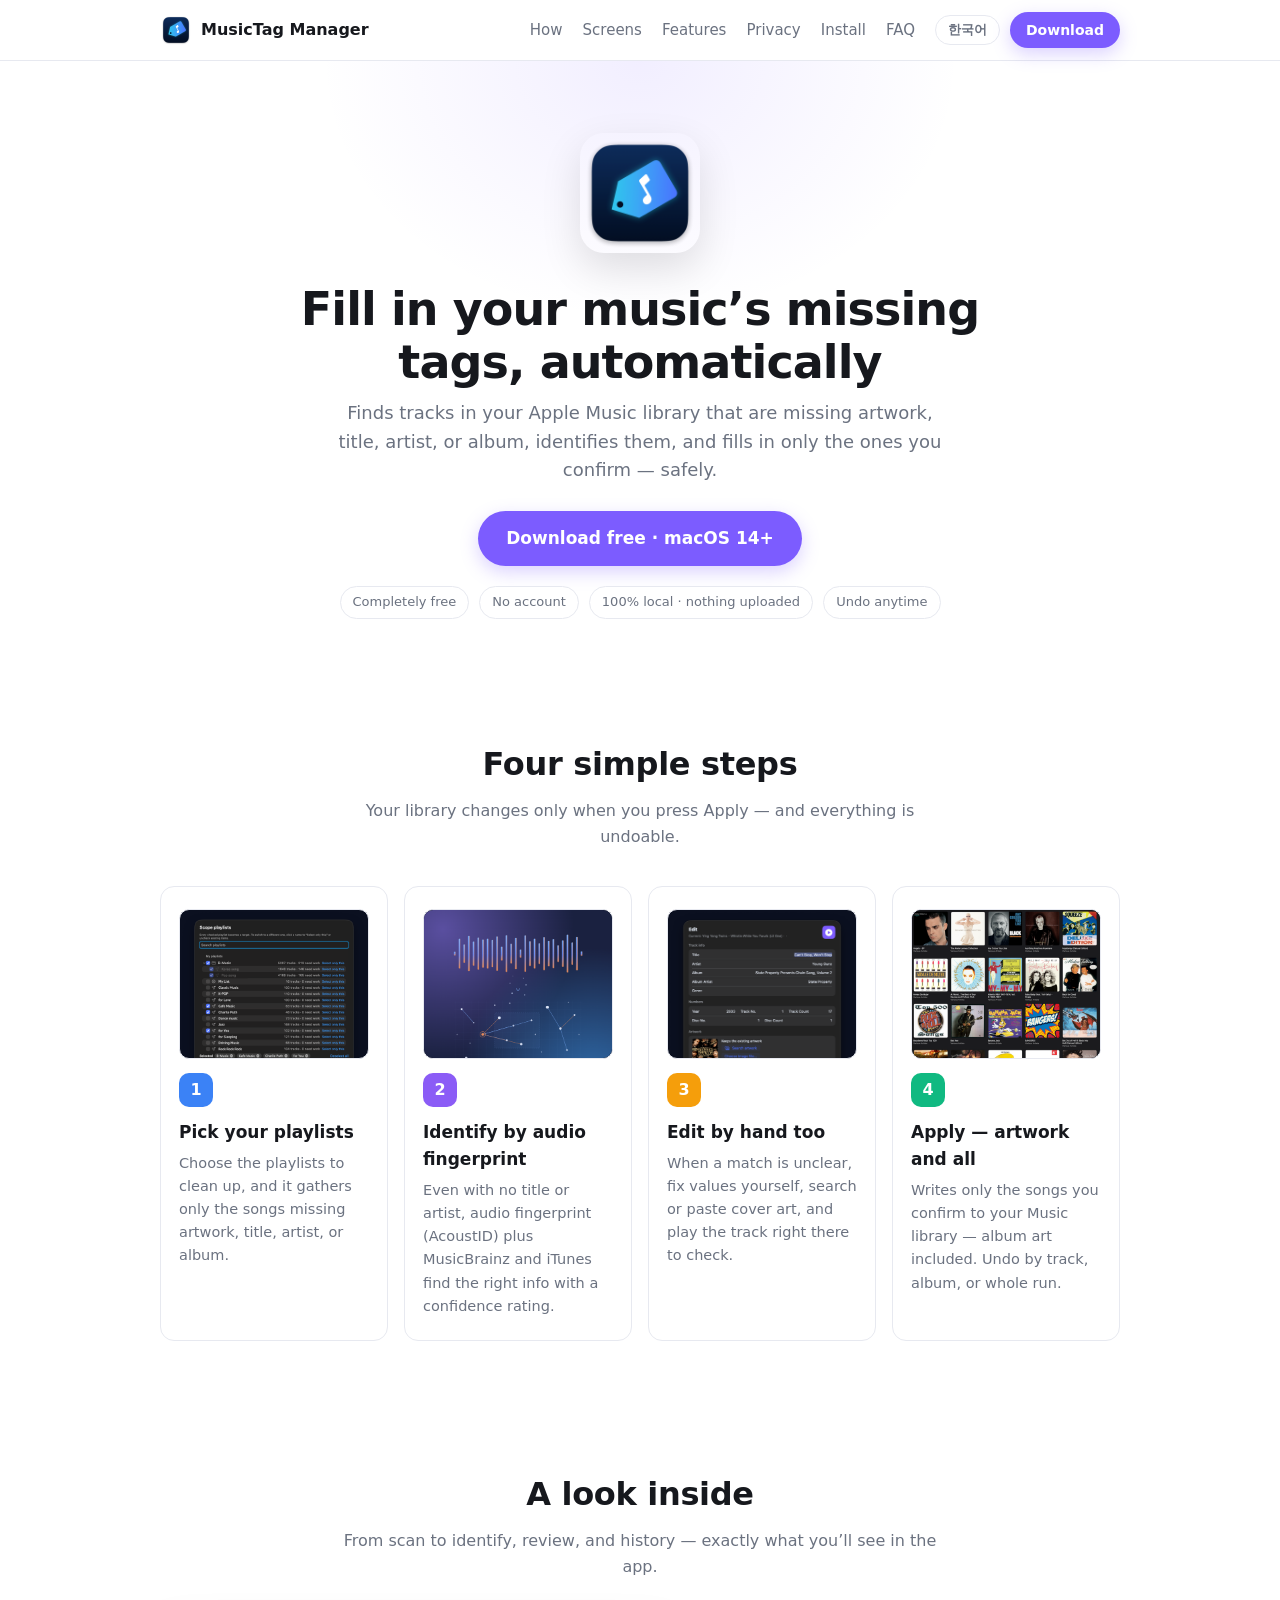
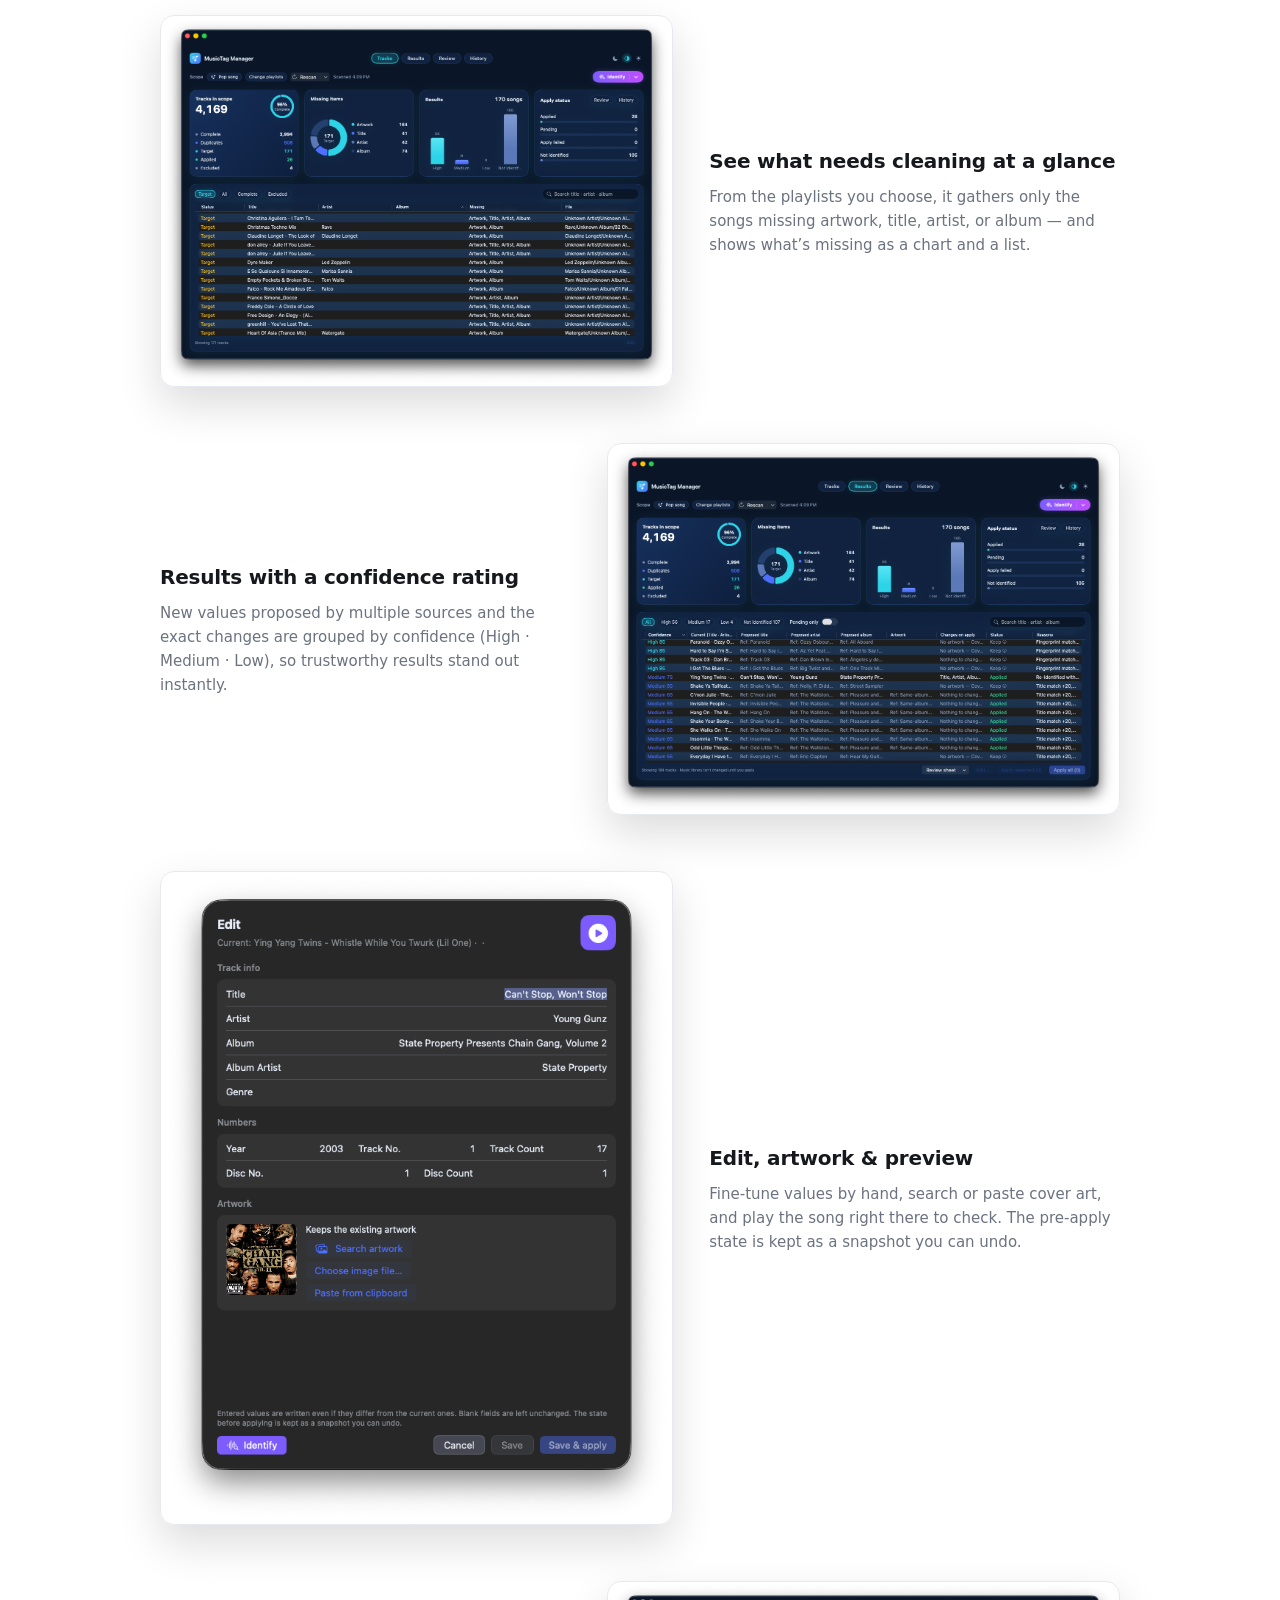
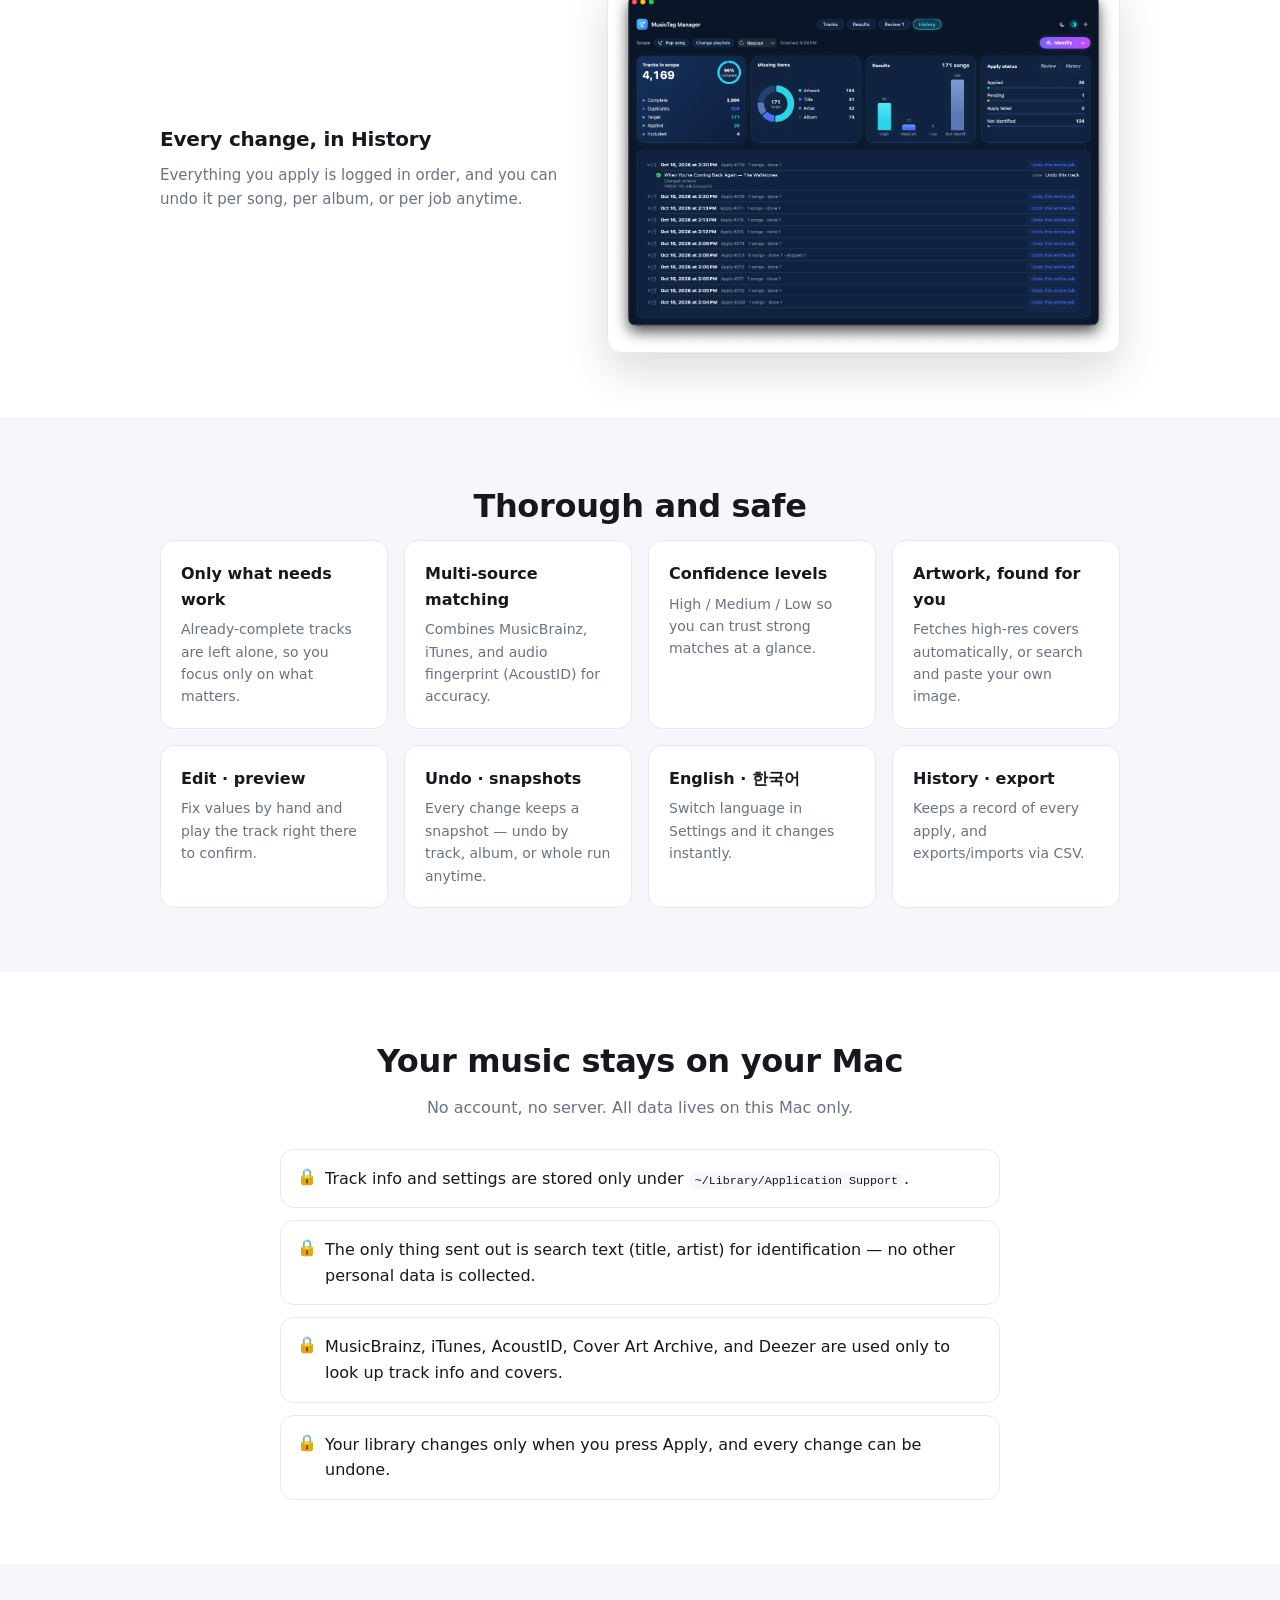
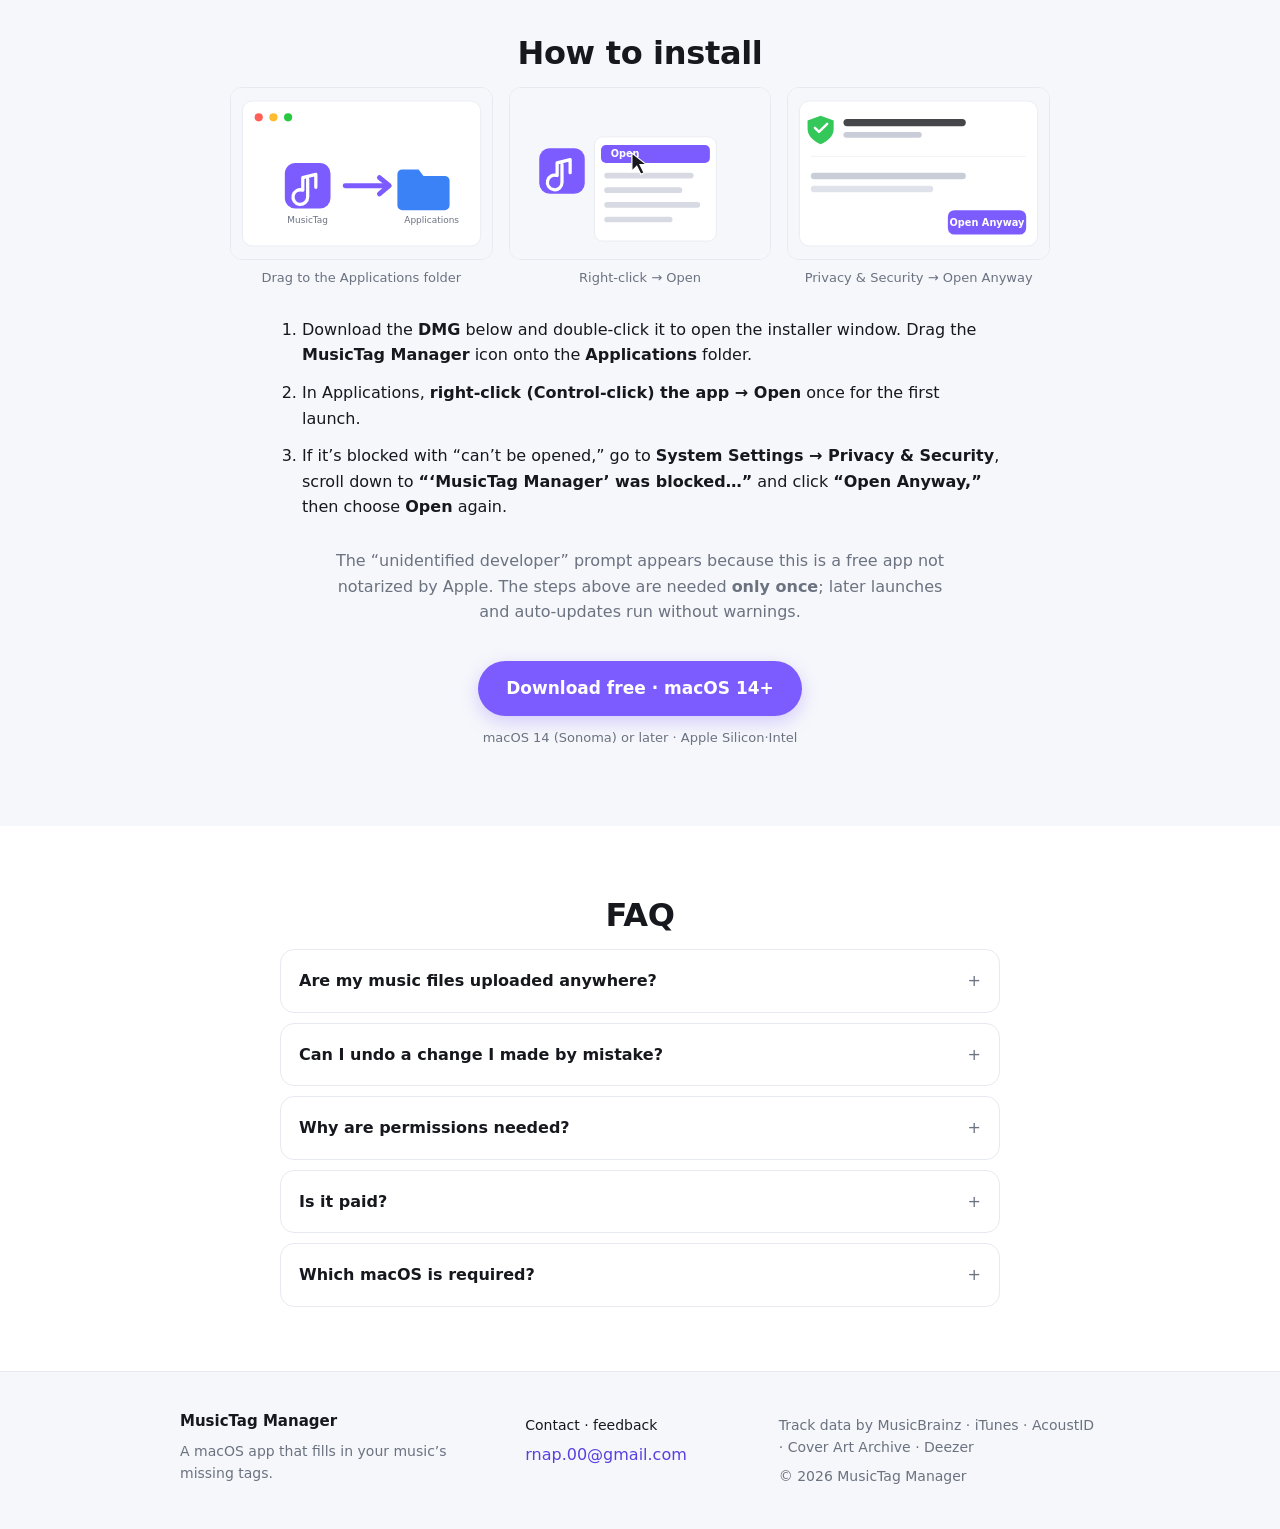
==== commit f05e74a5: "website: retitle 'how it works' steps and add per-step screenshots (KO/EN) Co-Authored-By: Claude Op" ====
--- a/index.html
+++ b/index.html
@@ -55,24 +55,28 @@
       <p class="section-sub" data-i18n="how.sub">보관함은 ‘적용’을 누를 때만 바뀌고, 모든 변경은 되돌릴 수 있습니다.</p>
       <ol class="steps">
         <li class="step">
+          <img class="step-shot" src="assets/step-1-playlist.png" alt="" loading="lazy" />
           <div class="step-badge" style="--c:#3B82F6">1</div>
-          <h3 data-i18n="how.scan.t">스캔</h3>
-          <p data-i18n="how.scan.d">선택한 플레이리스트에서 앨범커버·제목·가수·앨범이 비어 있는 곡만 추려 보여 줍니다.</p>
-        </li>
-        <li class="step">
+          <h3 data-i18n="how.scan.t">플레이 리스트 선택</h3>
+          <p data-i18n="how.scan.d">정리할 플레이리스트를 고르면, 그 안에서 앨범커버·제목·가수·앨범이 비어 있는 곡만 추려 줍니다.</p>
+        </li>
+        <li class="step">
+          <img class="step-shot" src="assets/step-2-fingerprint.png" alt="" loading="lazy" />
           <div class="step-badge" style="--c:#8B5CF6">2</div>
-          <h3 data-i18n="how.identify.t">식별</h3>
-          <p data-i18n="how.identify.d">MusicBrainz · iTunes · 오디오 지문으로 올바른 정보와 앨범커버를 신뢰도와 함께 제안합니다.</p>
-        </li>
-        <li class="step">
+          <h3 data-i18n="how.identify.t">오디오 지문 식별</h3>
+          <p data-i18n="how.identify.d">제목·가수가 없어도 오디오 지문(AcoustID)과 MusicBrainz·iTunes로 올바른 정보를 신뢰도와 함께 찾습니다.</p>
+        </li>
+        <li class="step">
+          <img class="step-shot" src="assets/step-3-edit.png" alt="" loading="lazy" />
           <div class="step-badge" style="--c:#F59E0B">3</div>
-          <h3 data-i18n="how.review.t">검토</h3>
-          <p data-i18n="how.review.d">신뢰도별로 확인하고, 직접 수정·미리 듣기로 다듬습니다. 결정 전엔 아무것도 기록되지 않습니다.</p>
-        </li>
-        <li class="step">
+          <h3 data-i18n="how.review.t">직접 수정도 가능</h3>
+          <p data-i18n="how.review.d">식별이 애매하면 직접 값을 고치고, 커버를 검색·붙여넣고, 그 자리에서 재생해 확인할 수 있습니다.</p>
+        </li>
+        <li class="step">
+          <img class="step-shot" src="assets/step-4-apply.png" alt="" loading="lazy" />
           <div class="step-badge" style="--c:#10B981">4</div>
-          <h3 data-i18n="how.apply.t">적용</h3>
-          <p data-i18n="how.apply.d">확인한 곡만 Music 보관함에 기록하고 다시 읽어 확인합니다. 곡·앨범·작업 단위로 되돌릴 수 있습니다.</p>
+          <h3 data-i18n="how.apply.t">앨범아트까지 바로 적용</h3>
+          <p data-i18n="how.apply.d">확인한 곡만 Music 보관함에 기록합니다 — 앨범아트까지 한 번에. 곡·앨범·작업 단위로 되돌릴 수 있습니다.</p>
         </li>
       </ol>
     </section>
--- a/styles.css
+++ b/styles.css
@@ -91,6 +91,12 @@
 .steps { list-style: none; padding: 0; margin: 0; display: grid; grid-template-columns: repeat(4, 1fr); gap: 16px; }
 .step { background: #fff; border: 1px solid var(--line); border-radius: var(--radius); padding: 22px 18px; }
 .section.alt .step { background: var(--bg-alt); }
+.step-shot {
+  display: block; width: 100%; height: 150px;
+  object-fit: cover; object-position: top center;
+  border: 1px solid var(--line); border-radius: 10px;
+  background: #0b1020; margin-bottom: 14px;
+}
 .step-badge {
   width: 34px; height: 34px; border-radius: 10px; display: grid; place-items: center;
   font-weight: 700; color: #fff; background: var(--c, var(--accent)); margin-bottom: 12px;
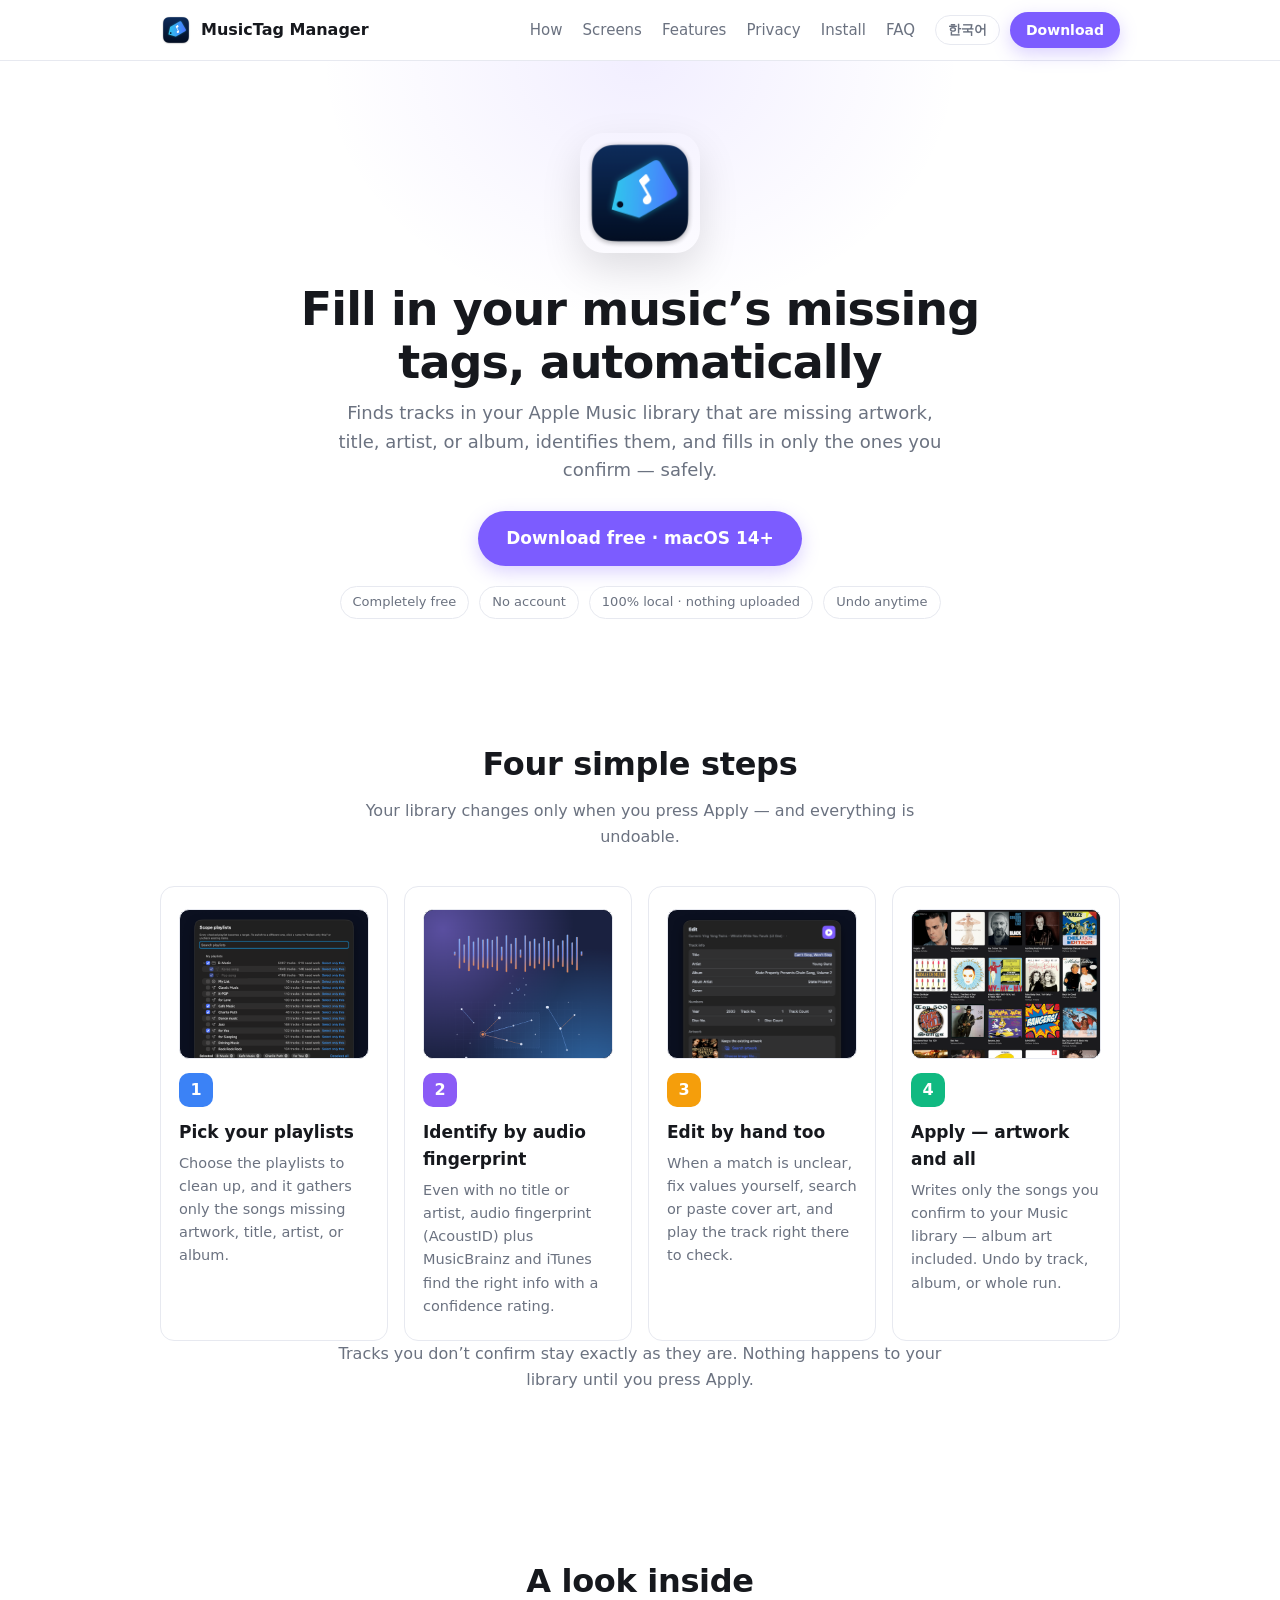
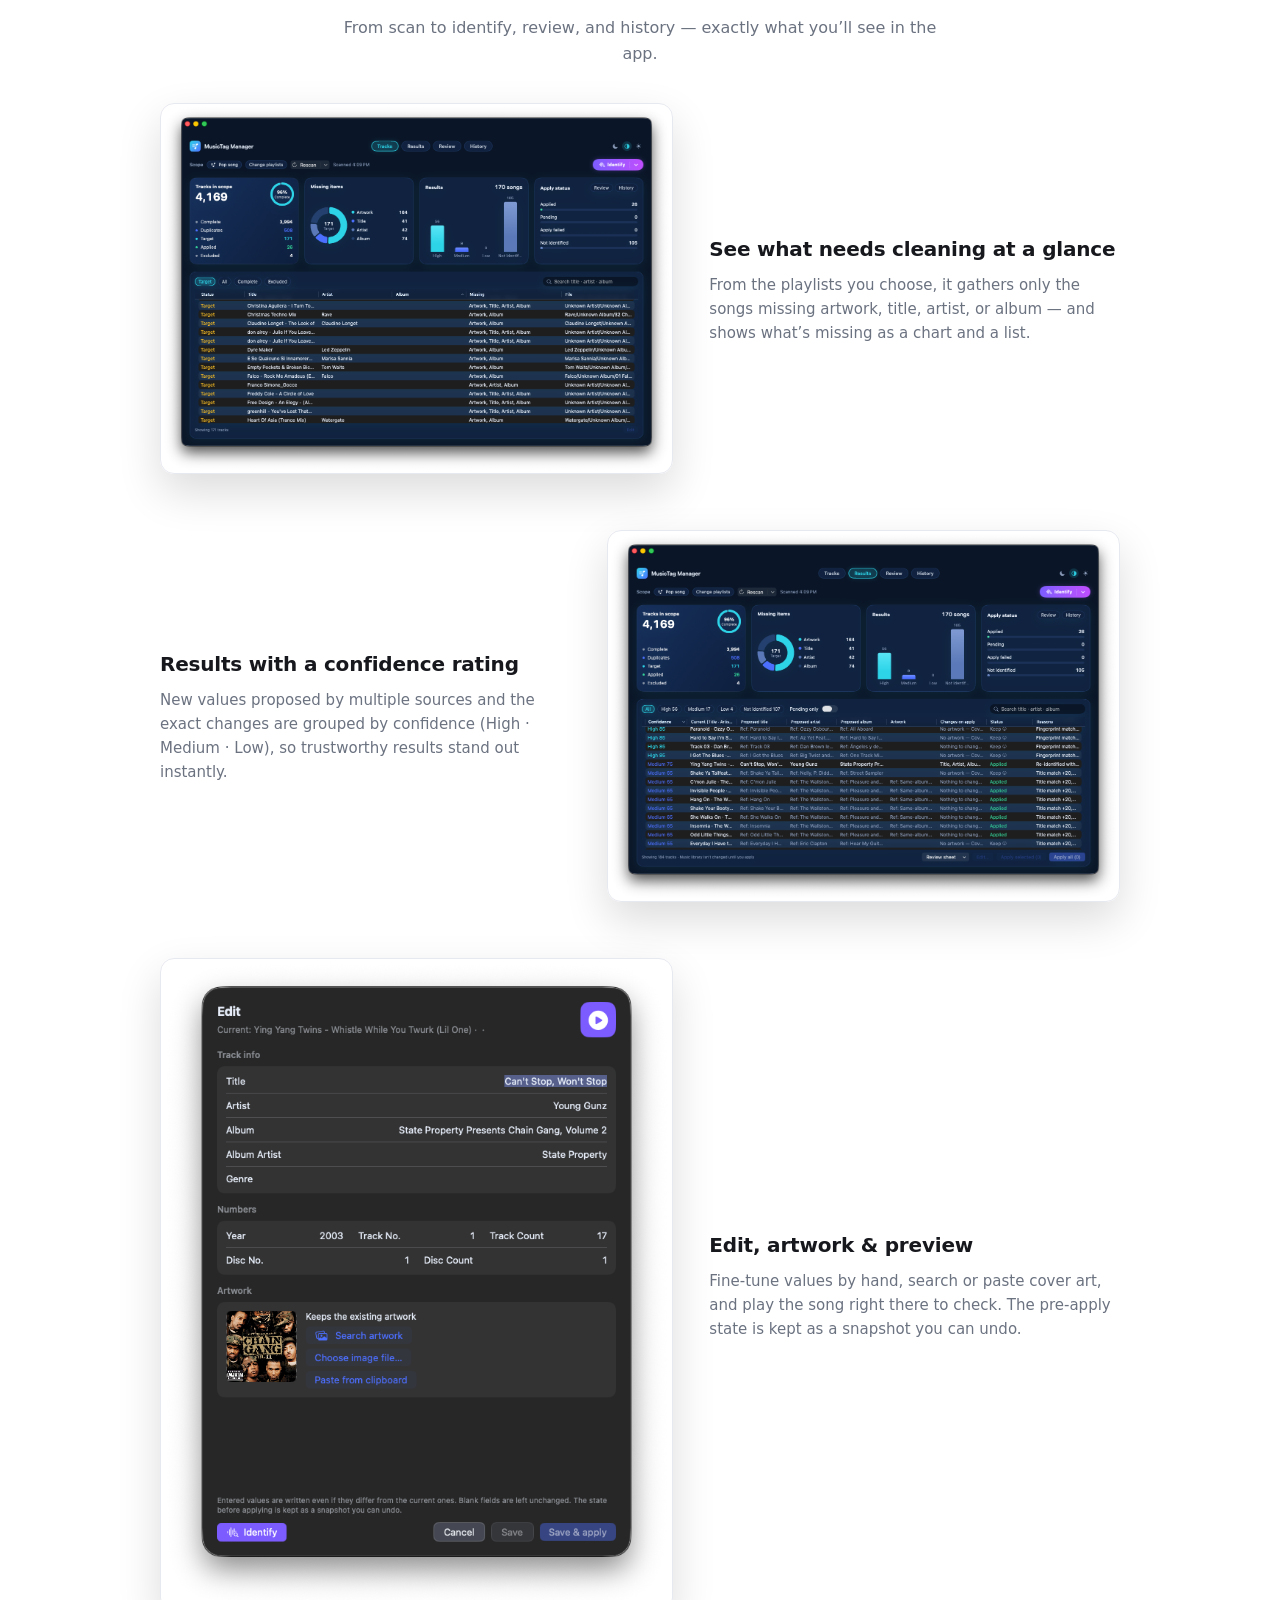
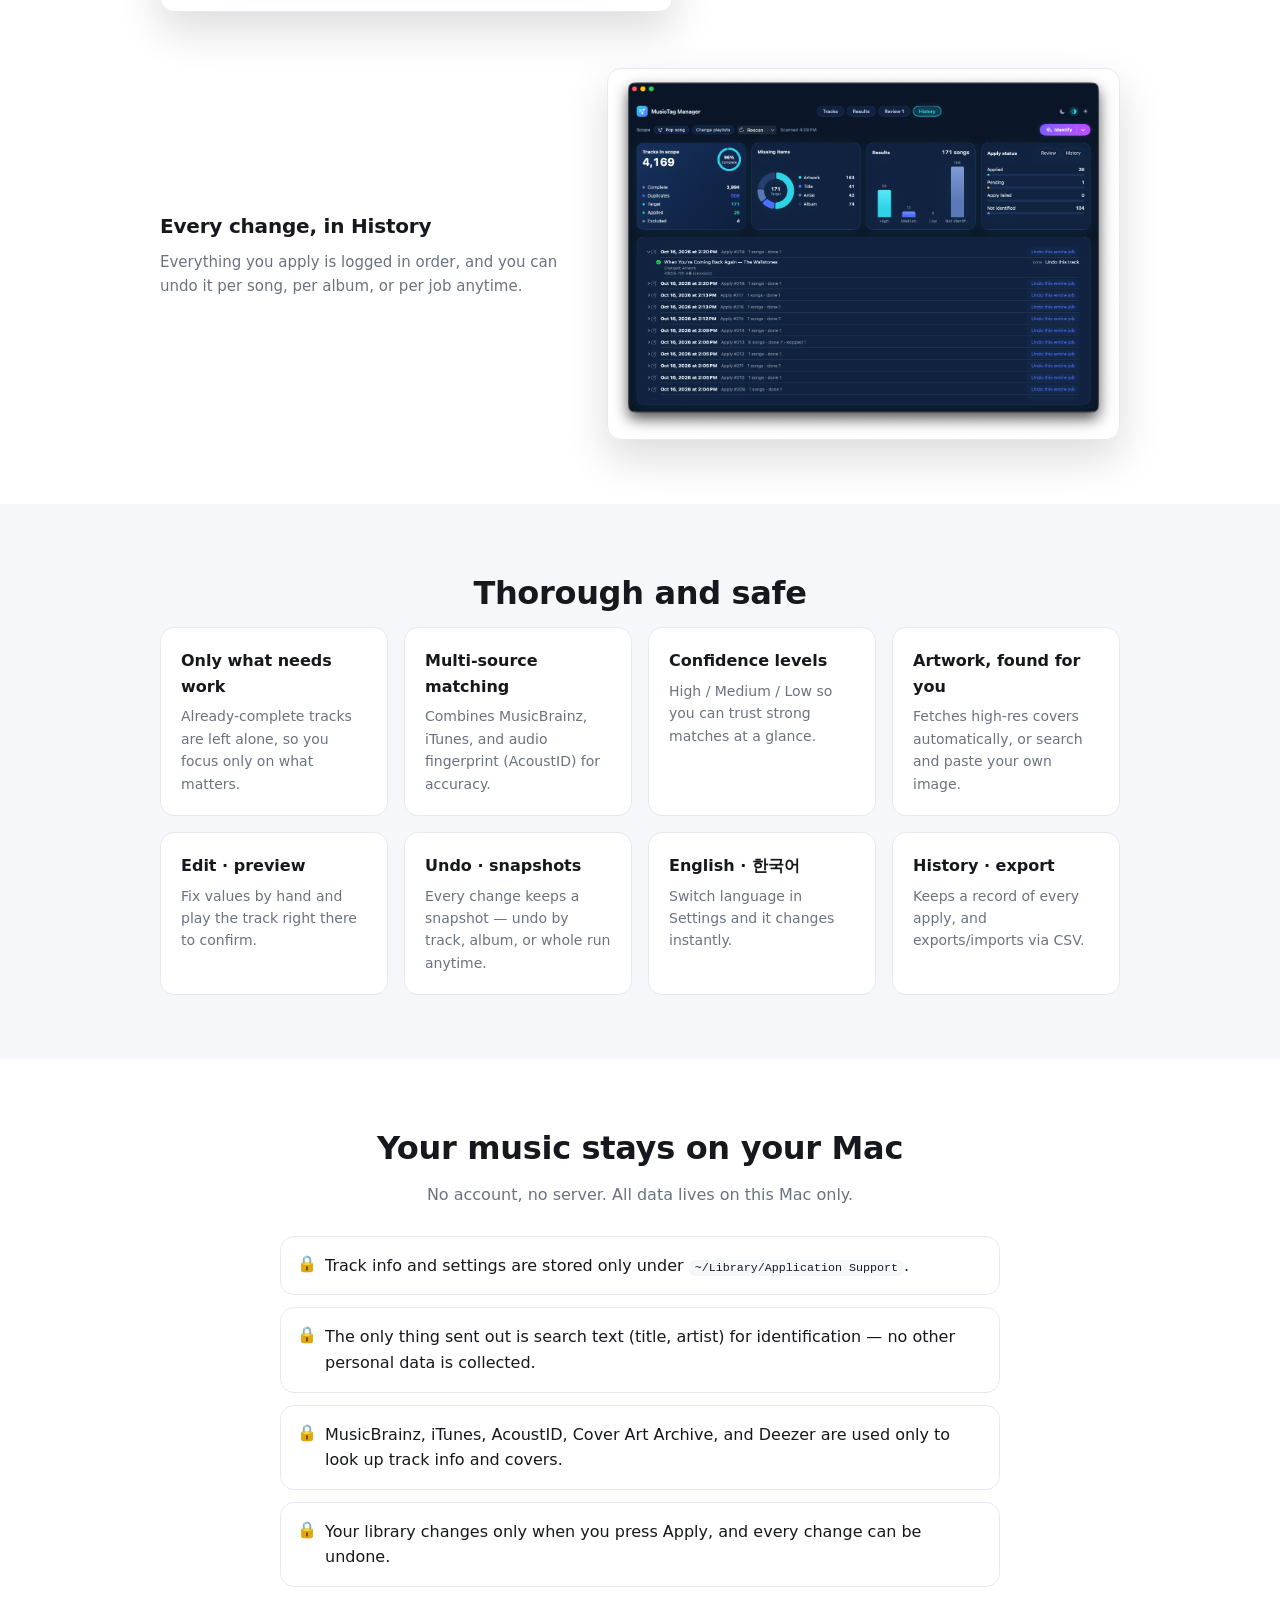
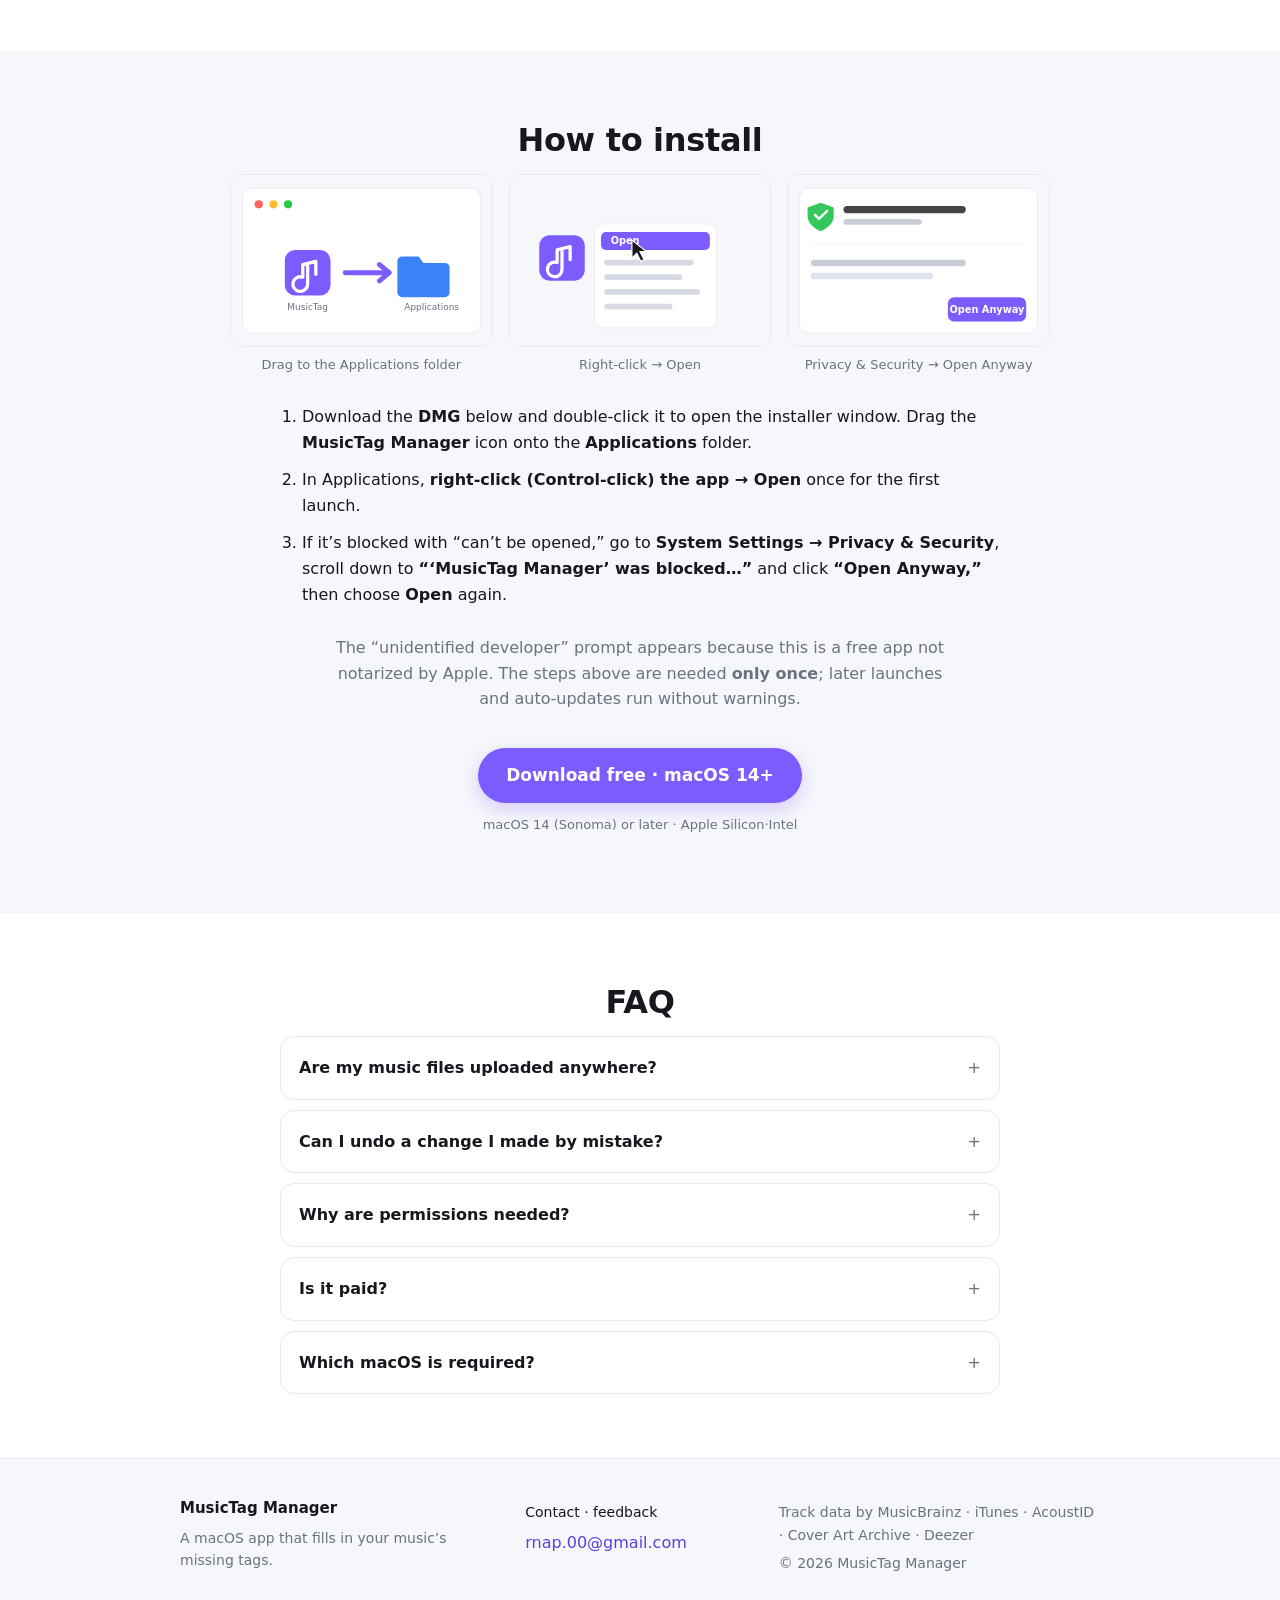
==== commit 9dba4c2b: "website: reword all Korean copy to friendly 해요체; retitle how-it-works + add bottom note Co-Authored-" ====
--- a/index.html
+++ b/index.html
@@ -3,10 +3,10 @@
 <head>
   <meta charset="UTF-8" />
   <meta name="viewport" content="width=device-width, initial-scale=1.0" />
-  <title>MusicTag Manager — 비어 있는 곡 정보를 알아서 채우다</title>
-  <meta name="description" content="Apple Music 보관함에서 앨범커버·제목·가수·앨범이 비어 있는 곡을 찾아 자동으로 식별하고, 확인한 곡만 안전하게 채워 주는 macOS 앱. 무료 · 계정 불필요 · 100% 로컬." />
+  <title>MusicTag Manager — 비어 있는 곡 정보, 알아서 채워드려요</title>
+  <meta name="description" content="Apple Music 보관함에서 앨범커버·제목·가수·앨범이 비어 있는 곡을 찾아 자동으로 식별하고, 확인한 곡만 안전하게 채워드려요. 무료 · 계정 불필요 · 100% 로컬." />
   <meta property="og:title" content="MusicTag Manager" />
-  <meta property="og:description" content="비어 있는 곡 정보를 알아서 채우는 macOS 앱. 무료 · 계정 불필요 · 100% 로컬." />
+  <meta property="og:description" content="비어 있는 곡 정보를 알아서 채워 주는 macOS 앱이에요. 무료 · 계정 불필요 · 100% 로컬." />
   <meta property="og:image" content="assets/icon.png" />
   <meta property="og:type" content="website" />
   <link rel="icon" href="assets/icon.png" />
@@ -36,8 +36,8 @@
     <!-- Hero -->
     <section class="hero">
       <img class="hero-icon" src="assets/icon.png" alt="MusicTag Manager" width="120" height="120" />
-      <h1 data-i18n="hero.title">비어 있는 곡 정보, 알아서 채우다</h1>
-      <p class="hero-sub" data-i18n="hero.sub">Apple Music 보관함에서 앨범커버·제목·가수·앨범이 비어 있는 곡을 찾아 자동으로 식별하고, 당신이 확인한 곡만 안전하게 채웁니다.</p>
+      <h1 data-i18n="hero.title">비어 있는 곡 정보, 알아서 채워드려요</h1>
+      <p class="hero-sub" data-i18n="hero.sub">Apple Music 보관함에서 앨범커버·제목·가수·앨범이 비어 있는 곡을 찾아 자동으로 식별하고, 확인한 곡만 안전하게 채워드려요.</p>
       <div class="hero-cta">
         <a class="btn btn-lg js-download" href="#install"><span data-i18n="hero.download">무료 다운로드</span> · macOS 14+</a>
       </div>
@@ -51,67 +51,68 @@
 
     <!-- How it works -->
     <section id="how" class="section">
-      <h2 data-i18n="how.title">네 단계로 끝</h2>
-      <p class="section-sub" data-i18n="how.sub">보관함은 ‘적용’을 누를 때만 바뀌고, 모든 변경은 되돌릴 수 있습니다.</p>
+      <h2 data-i18n="how.title">정리는 네 단계면 끝나요</h2>
+      <p class="section-sub" data-i18n="how.sub">마음에 안 드는 부분이 있어도 괜찮아요. 보관함은 ‘적용’을 누를 때만 바뀌고, 어떤 변경이든 언제든 되돌릴 수 있으니까요.</p>
       <ol class="steps">
         <li class="step">
           <img class="step-shot" src="assets/step-1-playlist.png" alt="" loading="lazy" />
           <div class="step-badge" style="--c:#3B82F6">1</div>
-          <h3 data-i18n="how.scan.t">플레이 리스트 선택</h3>
-          <p data-i18n="how.scan.d">정리할 플레이리스트를 고르면, 그 안에서 앨범커버·제목·가수·앨범이 비어 있는 곡만 추려 줍니다.</p>
+          <h3 data-i18n="how.scan.t">플레이리스트 고르기</h3>
+          <p data-i18n="how.scan.d">정리할 플레이리스트를 선택하면, 그 안에서 앨범 커버·제목·가수·앨범 정보가 비어 있는 곡만 골라 보여드려요.</p>
         </li>
         <li class="step">
           <img class="step-shot" src="assets/step-2-fingerprint.png" alt="" loading="lazy" />
           <div class="step-badge" style="--c:#8B5CF6">2</div>
-          <h3 data-i18n="how.identify.t">오디오 지문 식별</h3>
-          <p data-i18n="how.identify.d">제목·가수가 없어도 오디오 지문(AcoustID)과 MusicBrainz·iTunes로 올바른 정보를 신뢰도와 함께 찾습니다.</p>
+          <h3 data-i18n="how.identify.t">오디오 지문으로 찾기</h3>
+          <p data-i18n="how.identify.d">제목이나 가수가 없어도 괜찮아요. 오디오 지문(AcoustID)과 MusicBrainz·iTunes를 함께 조회해 올바른 정보를 신뢰도와 함께 찾아드려요.</p>
         </li>
         <li class="step">
           <img class="step-shot" src="assets/step-3-edit.png" alt="" loading="lazy" />
           <div class="step-badge" style="--c:#F59E0B">3</div>
-          <h3 data-i18n="how.review.t">직접 수정도 가능</h3>
-          <p data-i18n="how.review.d">식별이 애매하면 직접 값을 고치고, 커버를 검색·붙여넣고, 그 자리에서 재생해 확인할 수 있습니다.</p>
+          <h3 data-i18n="how.review.t">필요하면 직접 수정</h3>
+          <p data-i18n="how.review.d">식별 결과가 애매하면 값을 직접 고치고, 커버를 검색하거나 붙여넣고, 그 자리에서 바로 재생해 확인할 수 있어요.</p>
         </li>
         <li class="step">
           <img class="step-shot" src="assets/step-4-apply.png" alt="" loading="lazy" />
           <div class="step-badge" style="--c:#10B981">4</div>
-          <h3 data-i18n="how.apply.t">앨범아트까지 바로 적용</h3>
-          <p data-i18n="how.apply.d">확인한 곡만 Music 보관함에 기록합니다 — 앨범아트까지 한 번에. 곡·앨범·작업 단위로 되돌릴 수 있습니다.</p>
+          <h3 data-i18n="how.apply.t">앨범아트까지 한 번에</h3>
+          <p data-i18n="how.apply.d">확인한 곡만 Music 보관함에 기록해요. 앨범아트까지 함께 저장되고, 곡·앨범·작업 단위로 언제든 되돌릴 수 있어요.</p>
         </li>
       </ol>
+      <p class="section-sub" data-i18n="how.note">확인하지 않은 곡은 그대로 남아 있어요. ‘적용’을 누르기 전까지는 보관함에 아무 일도 일어나지 않습니다.</p>
     </section>
 
     <!-- Screenshots -->
     <section id="screens" class="section">
       <h2 data-i18n="screens.title">실제 화면 둘러보기</h2>
-      <p class="section-sub" data-i18n="screens.sub">스캔부터 식별·검토·이력까지, 앱에서 보게 될 화면 그대로입니다.</p>
+      <p class="section-sub" data-i18n="screens.sub">스캔부터 식별·검토·이력까지, 앱에서 보게 될 화면 그대로예요.</p>
       <div class="shots">
         <figure class="shot">
           <img src="assets/shot-scan.png" alt="정리 대상 스캔 화면" width="1392" height="1007" loading="lazy" />
           <figcaption>
             <h3 data-i18n="screens.scan.t">한눈에 보이는 정리 대상</h3>
-            <p data-i18n="screens.scan.d">선택한 플레이리스트에서 앨범커버·제목·가수·앨범이 비어 있는 곡만 추려, 무엇이 비었는지 그래프와 목록으로 보여 줍니다.</p>
+            <p data-i18n="screens.scan.d">선택한 플레이리스트에서 앨범커버·제목·가수·앨범이 비어 있는 곡만 추려, 무엇이 비었는지 그래프와 목록으로 보여드려요.</p>
           </figcaption>
         </figure>
         <figure class="shot">
           <img src="assets/shot-results.png" alt="식별 결과 화면" width="1392" height="1007" loading="lazy" />
           <figcaption>
             <h3 data-i18n="screens.results.t">식별 결과를 신뢰도와 함께</h3>
-            <p data-i18n="screens.results.d">여러 소스가 제안한 새 값과 바뀔 내용을 신뢰도(높음·보통·낮음)별로 정리해, 믿을 수 있는 결과를 한눈에 확인합니다.</p>
+            <p data-i18n="screens.results.d">여러 소스가 제안한 새 값과 바뀔 내용을 신뢰도(높음·보통·낮음)별로 정리해, 믿을 수 있는 결과를 한눈에 확인할 수 있어요.</p>
           </figcaption>
         </figure>
         <figure class="shot">
           <img src="assets/shot-edit.png" alt="직접 수정 화면" width="692" height="882" loading="lazy" />
           <figcaption>
             <h3 data-i18n="screens.edit.t">직접 수정 · 앨범커버 · 미리 듣기</h3>
-            <p data-i18n="screens.edit.d">값을 손으로 다듬고, 커버를 검색하거나 붙여 넣고, 그 자리에서 곡을 재생해 확인합니다. 적용 전 상태는 스냅샷으로 남아 되돌릴 수 있습니다.</p>
+            <p data-i18n="screens.edit.d">값을 손으로 다듬고, 커버를 검색하거나 붙여 넣고, 그 자리에서 곡을 재생해 확인할 수 있어요. 적용 전 상태는 스냅샷으로 남아 되돌릴 수 있어요.</p>
           </figcaption>
         </figure>
         <figure class="shot">
           <img src="assets/shot-history.png" alt="작업 이력 화면" width="1392" height="1007" loading="lazy" />
           <figcaption>
             <h3 data-i18n="screens.history.t">모든 변경은 작업 이력에</h3>
-            <p data-i18n="screens.history.d">적용한 내용이 시간순으로 기록되고, 곡·앨범·작업 단위로 언제든 되돌릴 수 있습니다.</p>
+            <p data-i18n="screens.history.d">적용한 내용이 시간순으로 기록되고, 곡·앨범·작업 단위로 언제든 되돌릴 수 있어요.</p>
           </figcaption>
         </figure>
       </div>
@@ -123,48 +124,48 @@
       <div class="cards">
         <div class="card">
           <h3 data-i18n="feat.scan.t">빈 항목만 콕 집어</h3>
-          <p data-i18n="feat.scan.d">이미 완비된 곡은 건드리지 않아, 손봐야 할 곡에만 집중합니다.</p>
+          <p data-i18n="feat.scan.d">이미 완비된 곡은 건드리지 않아, 손봐야 할 곡에만 집중해요.</p>
         </div>
         <div class="card">
           <h3 data-i18n="feat.sources.t">여러 소스로 식별</h3>
-          <p data-i18n="feat.sources.d">MusicBrainz·iTunes·오디오 지문(AcoustID)을 함께 써서 더 정확하게 찾습니다.</p>
+          <p data-i18n="feat.sources.d">MusicBrainz·iTunes·오디오 지문(AcoustID)을 함께 써서 더 정확하게 찾아드려요.</p>
         </div>
         <div class="card">
           <h3 data-i18n="feat.confidence.t">신뢰도 표시</h3>
-          <p data-i18n="feat.confidence.d">높음·보통·낮음으로 표시돼 확실한 결과를 한눈에 믿고 쓸 수 있습니다.</p>
+          <p data-i18n="feat.confidence.d">높음·보통·낮음으로 표시돼 확실한 결과를 한눈에 믿고 쓸 수 있어요.</p>
         </div>
         <div class="card">
           <h3 data-i18n="feat.artwork.t">앨범커버 자동·검색</h3>
-          <p data-i18n="feat.artwork.d">고해상도 커버를 자동으로 찾고, 직접 검색하거나 이미지를 붙여 넣을 수도 있습니다.</p>
+          <p data-i18n="feat.artwork.d">고해상도 커버를 자동으로 찾고, 직접 검색하거나 이미지를 붙여 넣을 수도 있어요.</p>
         </div>
         <div class="card">
           <h3 data-i18n="feat.edit.t">직접 수정 · 미리 듣기</h3>
-          <p data-i18n="feat.edit.d">값을 손으로 고치고, 그 자리에서 곡을 재생해 확인할 수 있습니다.</p>
+          <p data-i18n="feat.edit.d">값을 손으로 고치고, 그 자리에서 곡을 재생해 확인할 수 있어요.</p>
         </div>
         <div class="card">
           <h3 data-i18n="feat.undo.t">되돌리기 · 스냅샷</h3>
-          <p data-i18n="feat.undo.d">적용 전 상태를 스냅샷으로 남겨, 곡·앨범·작업 단위로 언제든 되돌립니다.</p>
+          <p data-i18n="feat.undo.d">적용 전 상태를 스냅샷으로 남겨, 곡·앨범·작업 단위로 언제든 되돌릴 수 있어요.</p>
         </div>
         <div class="card">
           <h3 data-i18n="feat.lang.t">한국어 · English</h3>
-          <p data-i18n="feat.lang.d">설정에서 언어를 바꾸면 즉시 전환됩니다.</p>
+          <p data-i18n="feat.lang.d">설정에서 언어를 바꾸면 즉시 바뀌어요.</p>
         </div>
         <div class="card">
           <h3 data-i18n="feat.history.t">작업 이력 · 내보내기</h3>
-          <p data-i18n="feat.history.d">모든 적용 기록을 남기고, CSV로 내보내거나 가져올 수 있습니다.</p>
+          <p data-i18n="feat.history.d">모든 적용 기록을 남기고, CSV로 내보내거나 가져올 수 있어요.</p>
         </div>
       </div>
     </section>
 
     <!-- Privacy -->
     <section id="privacy" class="section">
-      <h2 data-i18n="priv.title">당신의 음악은 당신의 기기에</h2>
-      <p class="section-sub center" data-i18n="priv.sub">계정도, 서버도 없습니다. 모든 데이터는 이 Mac에만 저장됩니다.</p>
+      <h2 data-i18n="priv.title">내 음악은 내 기기에</h2>
+      <p class="section-sub center" data-i18n="priv.sub">계정도, 서버도 없어요. 모든 데이터는 이 Mac에만 저장돼요.</p>
       <ul class="priv-list">
-        <li data-i18n="priv.1">곡 정보와 설정은 <code>~/Library/Application&nbsp;Support</code> 아래에만 저장됩니다.</li>
-        <li data-i18n="priv.2">외부로 보내는 것은 식별을 위한 제목·가수 등 검색어뿐이며, 그 외 개인정보는 수집하지 않습니다.</li>
-        <li data-i18n="priv.3">MusicBrainz·iTunes·AcoustID·Cover Art Archive·Deezer는 곡 정보와 커버를 조회하는 데만 쓰입니다.</li>
-        <li data-i18n="priv.4">보관함은 당신이 ‘적용’을 누를 때만 바뀌고, 언제든 되돌릴 수 있습니다.</li>
+        <li data-i18n="priv.1">곡 정보와 설정은 <code>~/Library/Application&nbsp;Support</code> 아래에만 저장돼요.</li>
+        <li data-i18n="priv.2">외부로 보내는 것은 식별을 위한 제목·가수 등 검색어뿐이고, 그 외 개인정보는 수집하지 않아요.</li>
+        <li data-i18n="priv.3">MusicBrainz·iTunes·AcoustID·Cover Art Archive·Deezer는 곡 정보와 커버를 조회하는 데만 쓰여요.</li>
+        <li data-i18n="priv.4">보관함은 ‘적용’을 누를 때만 바뀌고, 언제든 되돌릴 수 있어요.</li>
       </ul>
     </section>
 
@@ -186,11 +187,11 @@
         </figure>
       </div>
       <ol class="install-steps">
-        <li><span data-i18n="install.1">아래 버튼으로 <b>DMG</b>를 내려받아 두 번 클릭하면 설치 창이 열립니다. <b>MusicTag&nbsp;Manager</b> 아이콘을 <b>응용 프로그램</b> 폴더로 끌어다 놓습니다.</span></li>
-        <li><span data-i18n="install.2">응용 프로그램에서 앱을 <b>우클릭(Control‑클릭) → 열기</b>로 처음 한 번 실행합니다.</span></li>
-        <li><span data-i18n="install.3">“열 수 없습니다”라고 차단되면 <b>시스템 설정 → 개인정보 보호 및 보안</b>으로 가서, 맨 아래 <b>“‘MusicTag&nbsp;Manager’은(는) 확인되지 않은 개발자…”</b> 옆의 <b>“확인 없이 열기”</b>를 누르고 다시 <b>열기</b>를 선택합니다.</span></li>
+        <li><span data-i18n="install.1">아래 버튼으로 <b>DMG</b>를 내려받아 두 번 클릭하면 설치 창이 열려요. <b>MusicTag&nbsp;Manager</b> 아이콘을 <b>응용 프로그램</b> 폴더로 끌어다 놓으세요.</span></li>
+        <li><span data-i18n="install.2">응용 프로그램에서 앱을 <b>우클릭(Control‑클릭) → 열기</b>로 처음 한 번 실행하세요.</span></li>
+        <li><span data-i18n="install.3">“열 수 없습니다”라고 차단되면 <b>시스템 설정 → 개인정보 보호 및 보안</b>으로 가서, 맨 아래 <b>“‘MusicTag&nbsp;Manager’은(는) 확인되지 않은 개발자…”</b> 옆의 <b>“확인 없이 열기”</b>를 누르고 다시 <b>열기</b>를 선택하세요.</span></li>
       </ol>
-      <p class="section-sub" data-i18n="install.note">‘확인되지 않은 개발자’ 안내는 Apple 공증을 거치지 않은 무료 앱이라 나타나며, 위 과정은 <b>최초 1회</b>만 필요합니다. 이후 실행과 자동 업데이트는 경고 없이 진행됩니다.</p>
+      <p class="section-sub" data-i18n="install.note">‘확인되지 않은 개발자’ 안내는 Apple 공증을 거치지 않은 무료 앱이라 나타나고, 위 과정은 <b>최초 1회</b>만 하면 돼요. 이후 실행과 자동 업데이트는 경고 없이 진행돼요.</p>
       <div class="install-cta">
         <a class="btn btn-lg js-download" href="#"><span data-i18n="hero.download">무료 다운로드</span> · macOS 14+</a>
         <p class="req" data-i18n="install.req">macOS 14(Sonoma) 이상 · Apple&nbsp;Silicon·Intel</p>
@@ -203,23 +204,23 @@
       <div class="faq">
         <details>
           <summary data-i18n="faq.q1">내 음악 파일이 외부로 전송되나요?</summary>
-          <p data-i18n="faq.a1">아니요. 오디오 파일은 기기를 벗어나지 않습니다. 식별을 위해 제목·가수 같은 텍스트 검색어와 오디오 지문(해시)만 조회에 사용됩니다.</p>
+          <p data-i18n="faq.a1">아니요. 오디오 파일은 기기를 벗어나지 않아요. 식별을 위해 제목·가수 같은 텍스트 검색어와 오디오 지문(해시)만 조회에 사용해요.</p>
         </details>
         <details>
           <summary data-i18n="faq.q2">실수로 바꾼 걸 되돌릴 수 있나요?</summary>
-          <p data-i18n="faq.a2">네. 적용 전 상태를 스냅샷으로 남겨, 곡·앨범·작업 단위로 언제든 되돌릴 수 있습니다.</p>
+          <p data-i18n="faq.a2">네. 적용 전 상태를 스냅샷으로 남겨서, 곡·앨범·작업 단위로 언제든 되돌릴 수 있어요.</p>
         </details>
         <details>
           <summary data-i18n="faq.q3">왜 권한이 필요한가요?</summary>
-          <p data-i18n="faq.a3">보관함의 곡 정보를 ‘읽기’ 위해 미디어 접근, 변경을 ‘쓰기’ 위해 Music 앱 제어 권한이 필요합니다. 두 권한 모두 Mac 안에서만 쓰입니다.</p>
+          <p data-i18n="faq.a3">보관함의 곡 정보를 ‘읽기’ 위해 미디어 접근 권한이, 변경을 ‘쓰기’ 위해 Music 앱 제어 권한이 필요해요. 두 권한 모두 Mac 안에서만 쓰여요.</p>
         </details>
         <details>
           <summary data-i18n="faq.q4">유료인가요?</summary>
-          <p data-i18n="faq.a4">무료입니다. 계정 생성이나 개인정보 제공도 필요 없습니다.</p>
+          <p data-i18n="faq.a4">무료예요. 계정 생성이나 개인정보 제공도 필요 없어요.</p>
         </details>
         <details>
           <summary data-i18n="faq.q5">어떤 macOS가 필요한가요?</summary>
-          <p data-i18n="faq.a5">macOS 14 (Sonoma) 이상에서 동작합니다. Apple Silicon과 Intel 모두 지원합니다.</p>
+          <p data-i18n="faq.a5">macOS 14(Sonoma) 이상에서 동작해요. Apple Silicon과 Intel 모두 지원해요.</p>
         </details>
       </div>
     </section>
@@ -229,7 +230,7 @@
     <div class="footer-inner">
       <div>
         <strong>MusicTag Manager</strong>
-        <p class="muted" data-i18n="footer.tag">비어 있는 곡 정보를 알아서 채우는 macOS 앱.</p>
+        <p class="muted" data-i18n="footer.tag">비어 있는 곡 정보를 알아서 채워 주는 macOS 앱이에요.</p>
       </div>
       <div>
         <p data-i18n="footer.contact">문의·피드백</p>
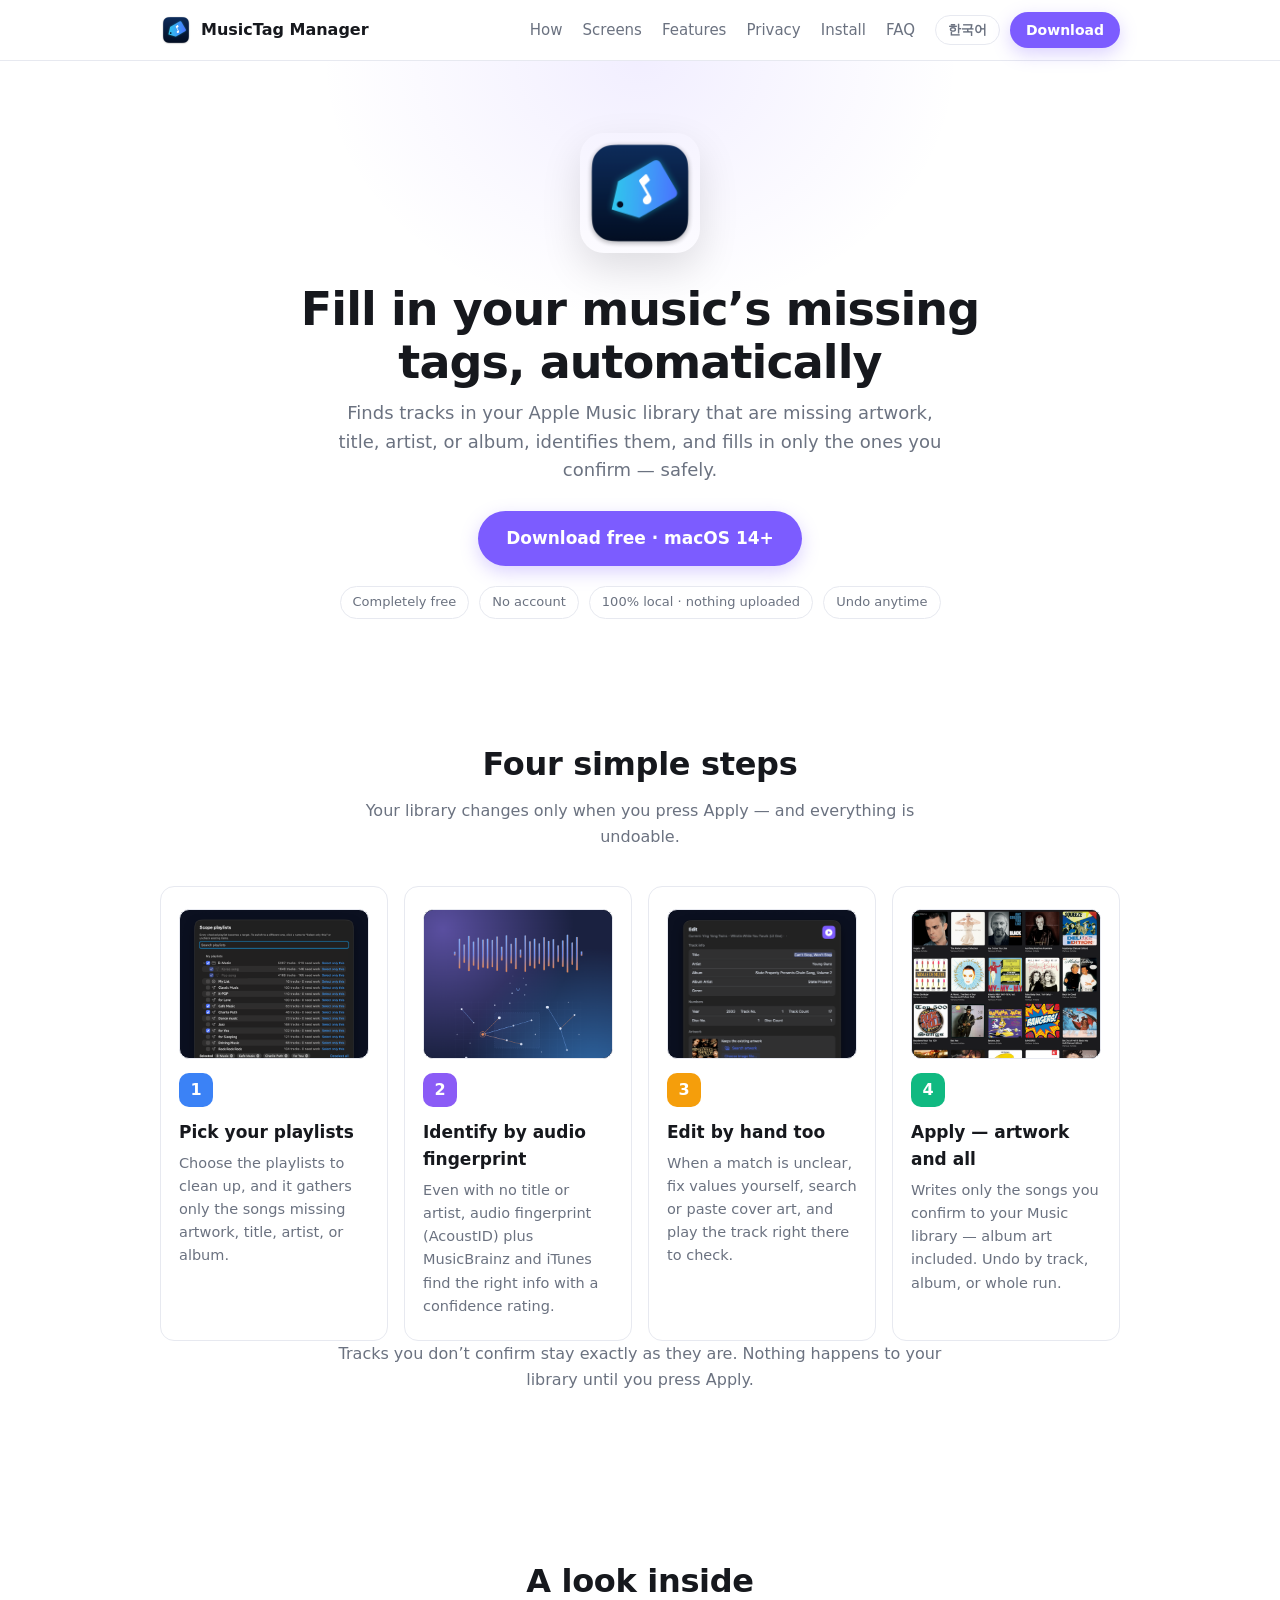
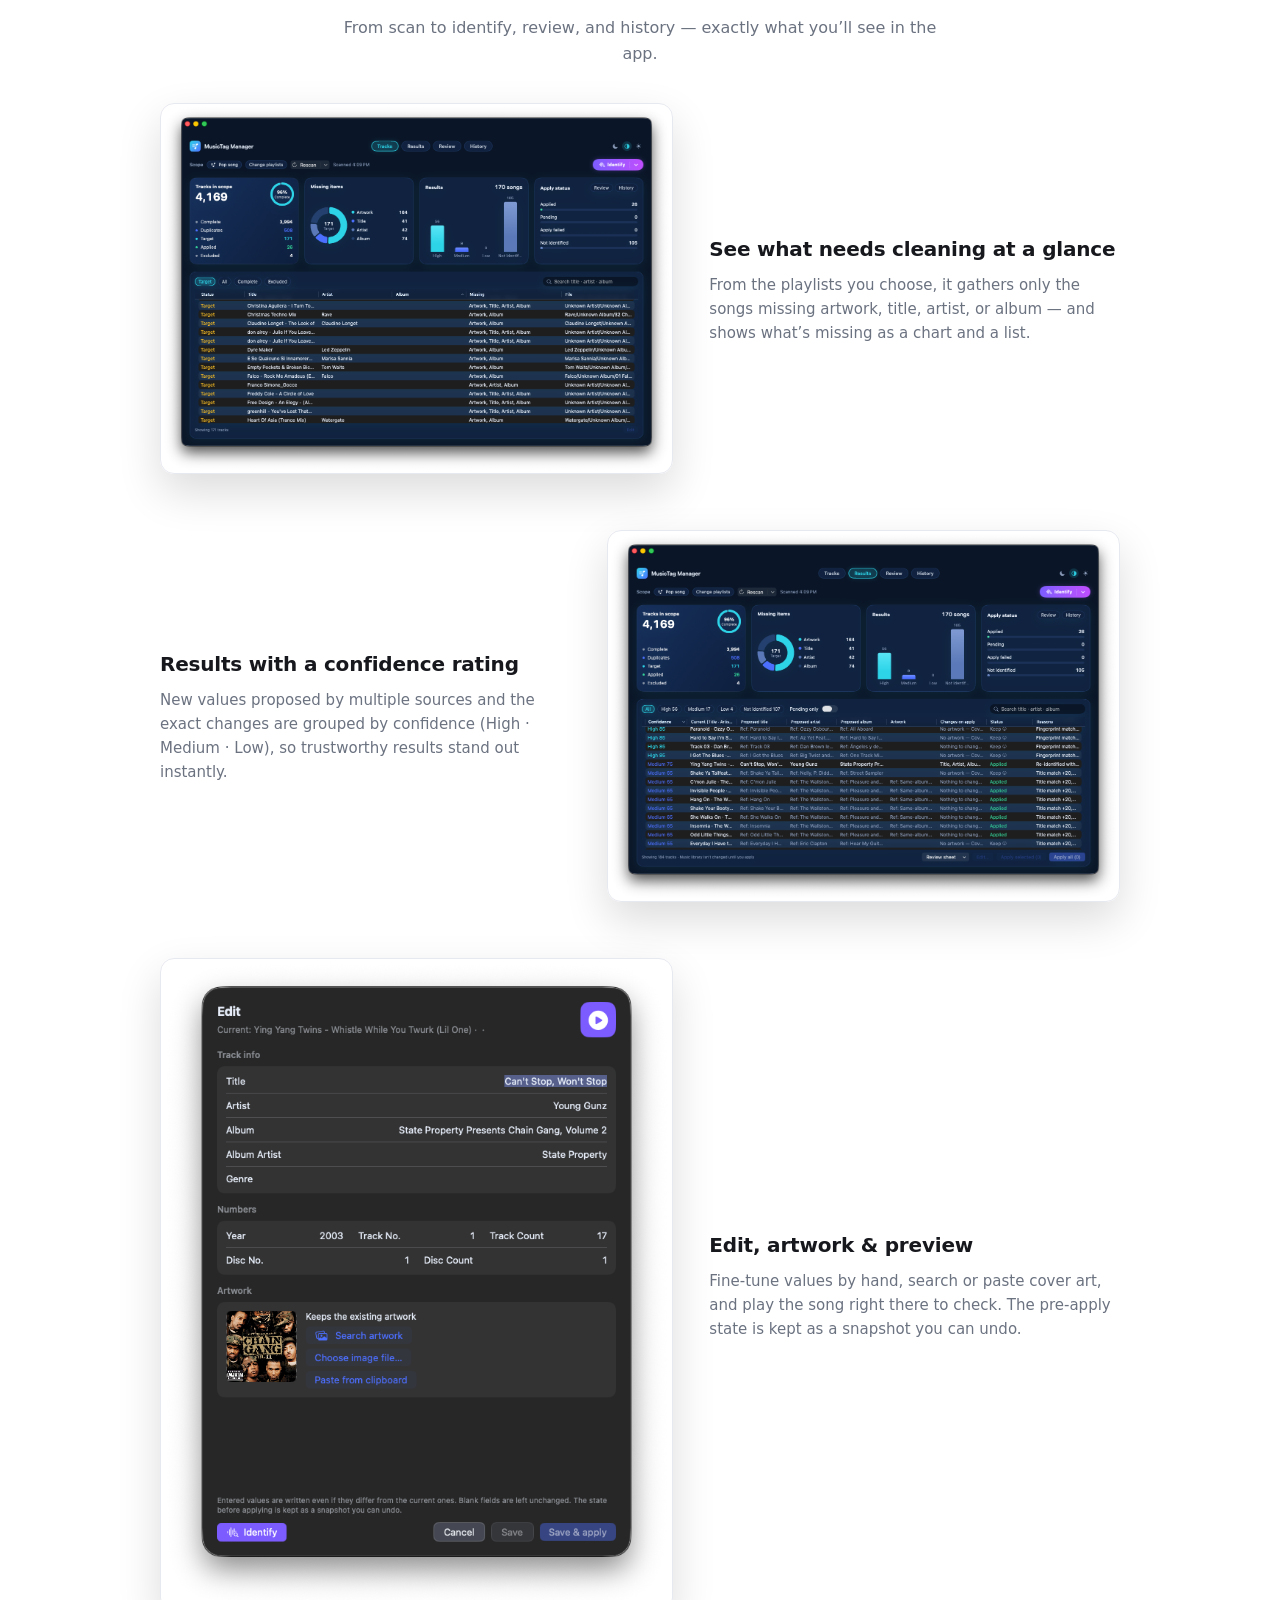
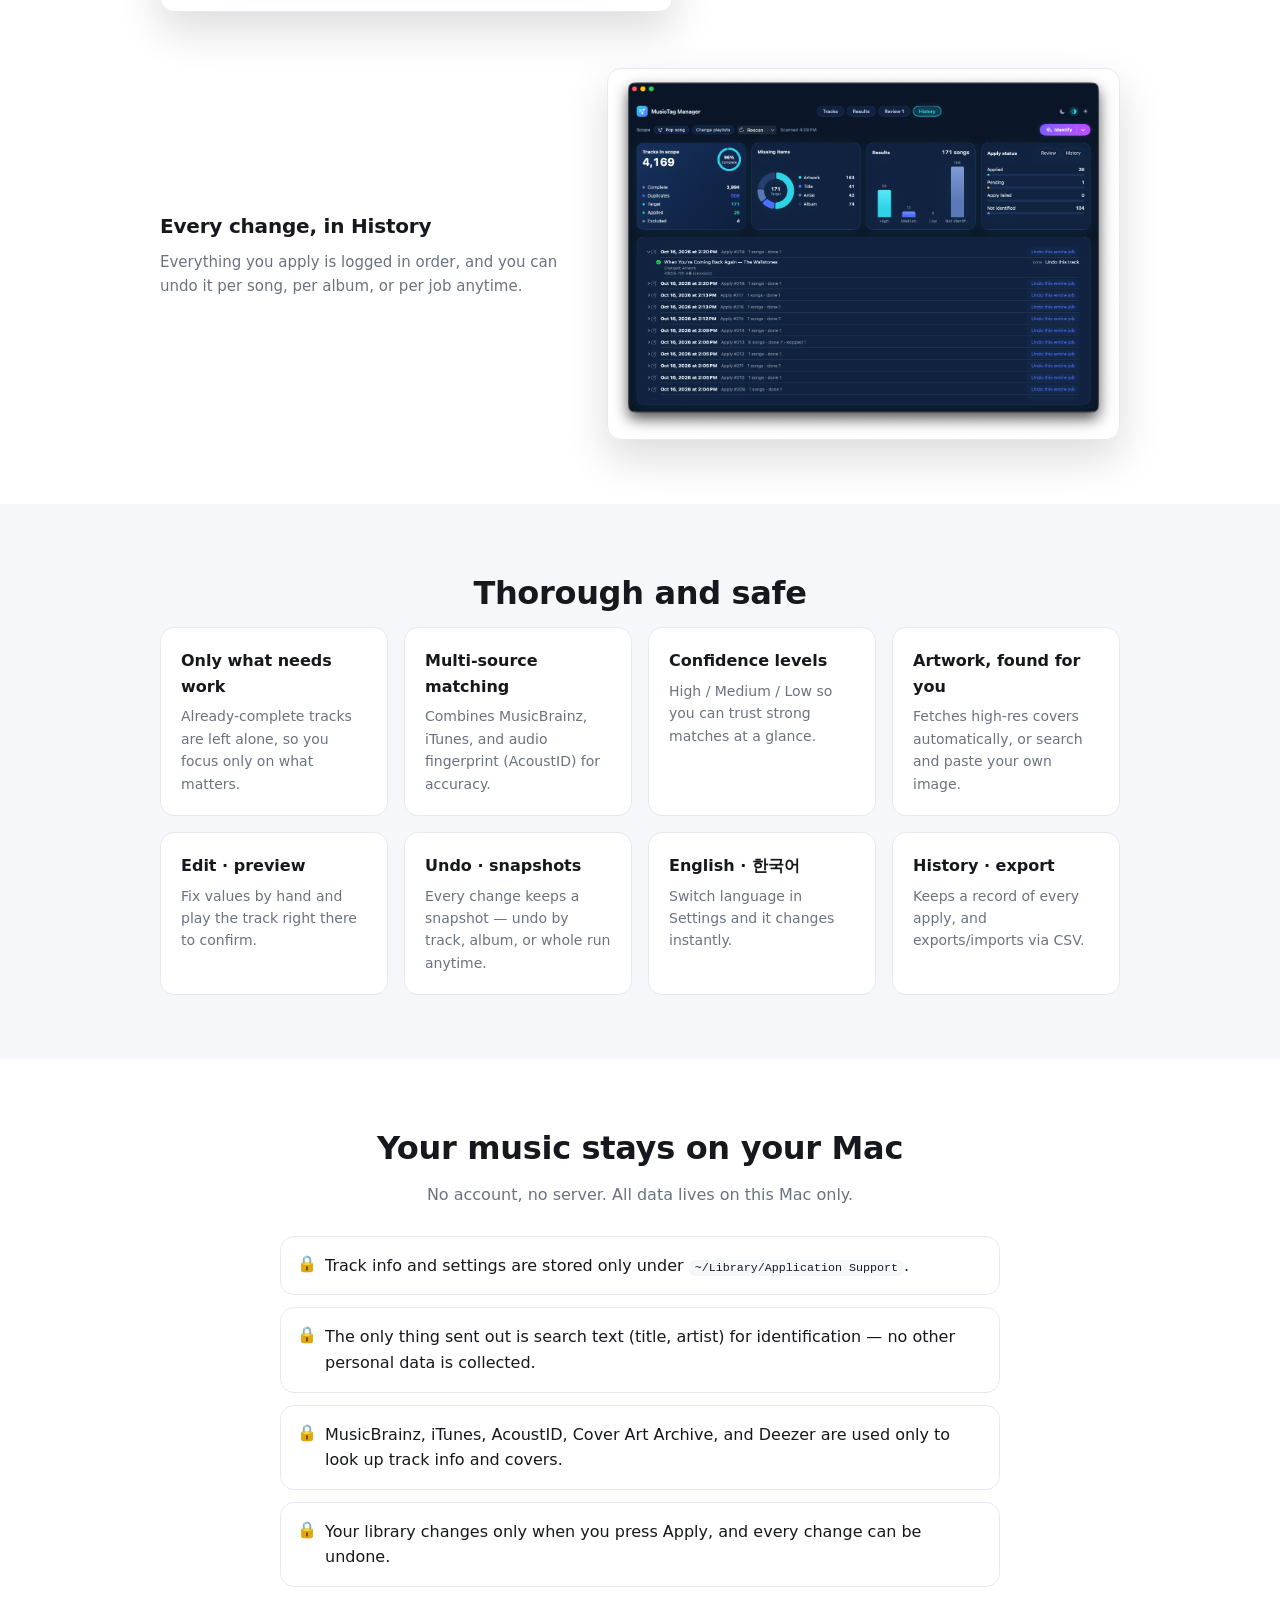
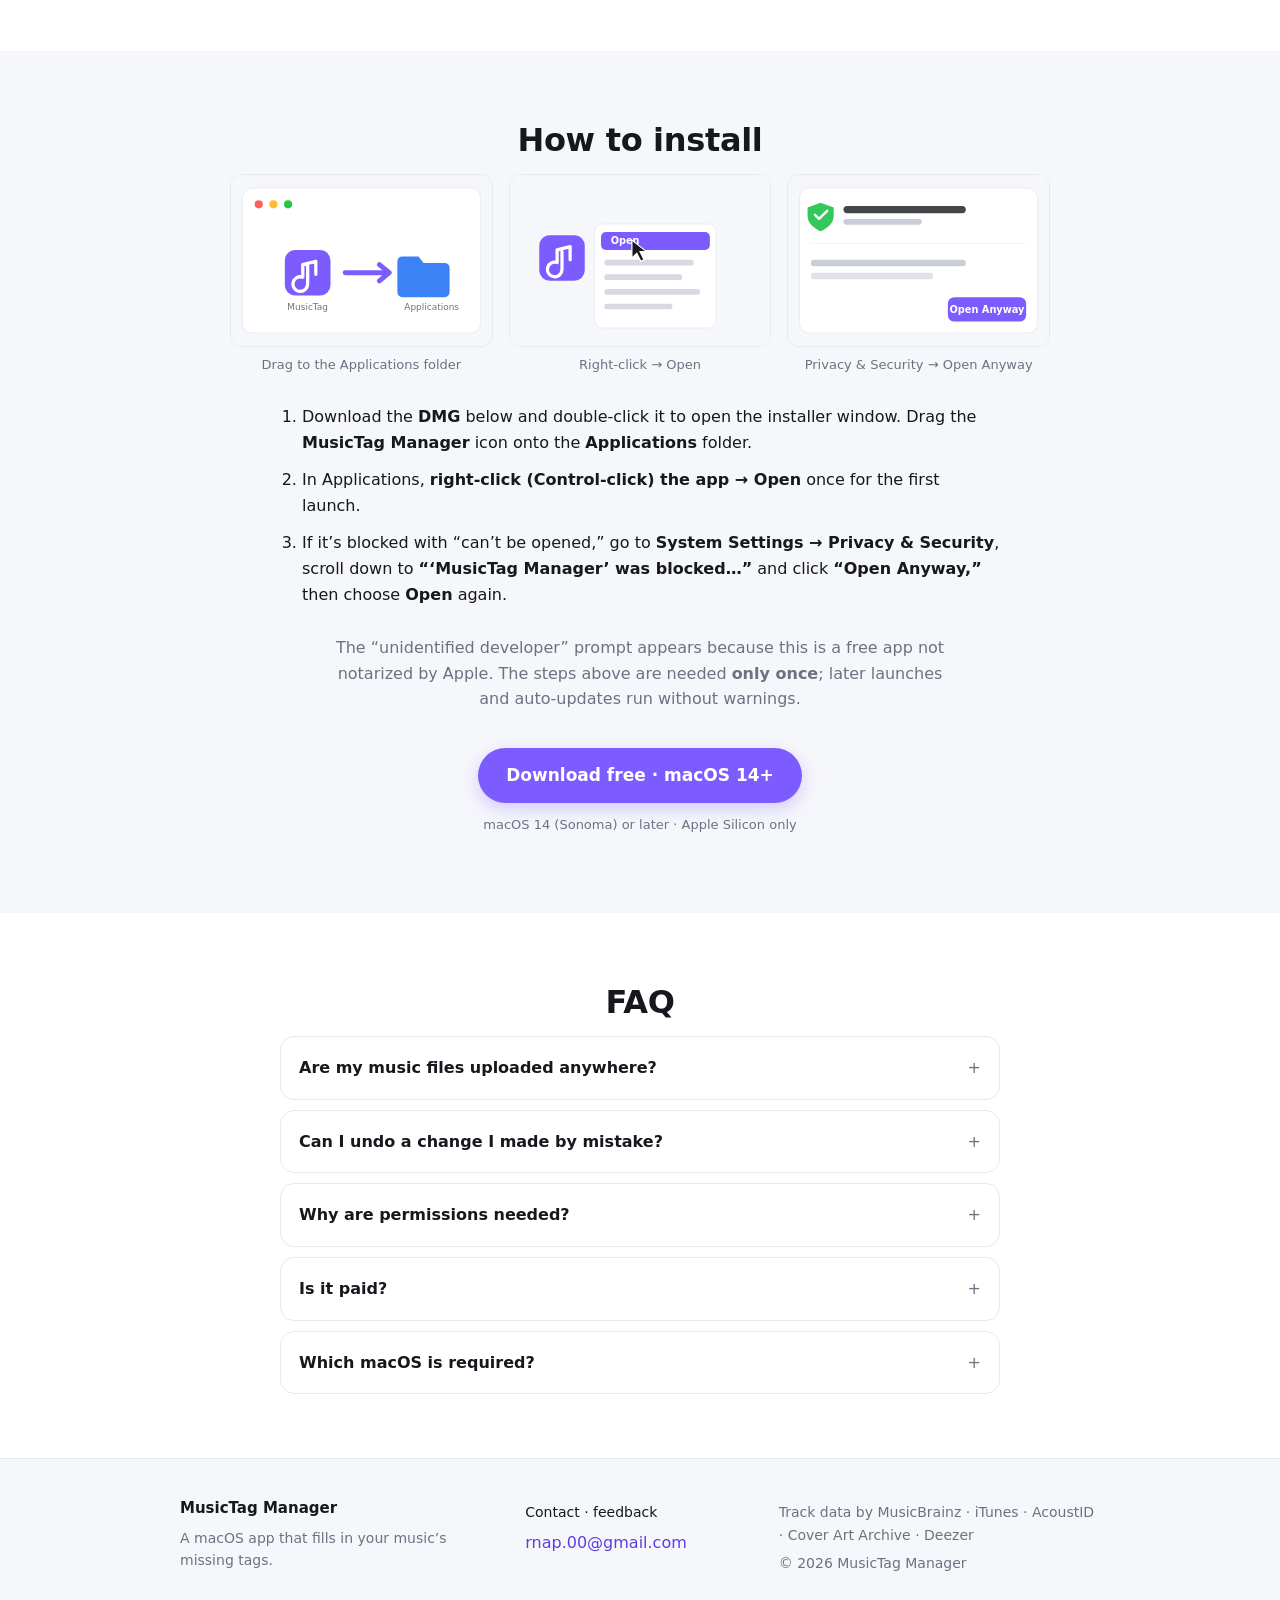
==== commit ab0087b5: "website: deploy from main e0d656c" ====
--- a/index.html
+++ b/index.html
@@ -194,7 +194,7 @@
       <p class="section-sub" data-i18n="install.note">‘확인되지 않은 개발자’ 안내는 Apple 공증을 거치지 않은 무료 앱이라 나타나고, 위 과정은 <b>최초 1회</b>만 하면 돼요. 이후 실행과 자동 업데이트는 경고 없이 진행돼요.</p>
       <div class="install-cta">
         <a class="btn btn-lg js-download" href="#"><span data-i18n="hero.download">무료 다운로드</span> · macOS 14+</a>
-        <p class="req" data-i18n="install.req">macOS 14(Sonoma) 이상 · Apple&nbsp;Silicon·Intel</p>
+        <p class="req" data-i18n="install.req">macOS 14(Sonoma) 이상 · Apple&nbsp;Silicon 전용</p>
       </div>
     </section>
 
@@ -220,7 +220,7 @@
         </details>
         <details>
           <summary data-i18n="faq.q5">어떤 macOS가 필요한가요?</summary>
-          <p data-i18n="faq.a5">macOS 14(Sonoma) 이상에서 동작해요. Apple Silicon과 Intel 모두 지원해요.</p>
+          <p data-i18n="faq.a5">macOS 14(Sonoma) 이상, Apple Silicon(M1 이후) Mac에서 동작해요. Intel Mac은 아직 지원하지 않아요.</p>
         </details>
       </div>
     </section>
